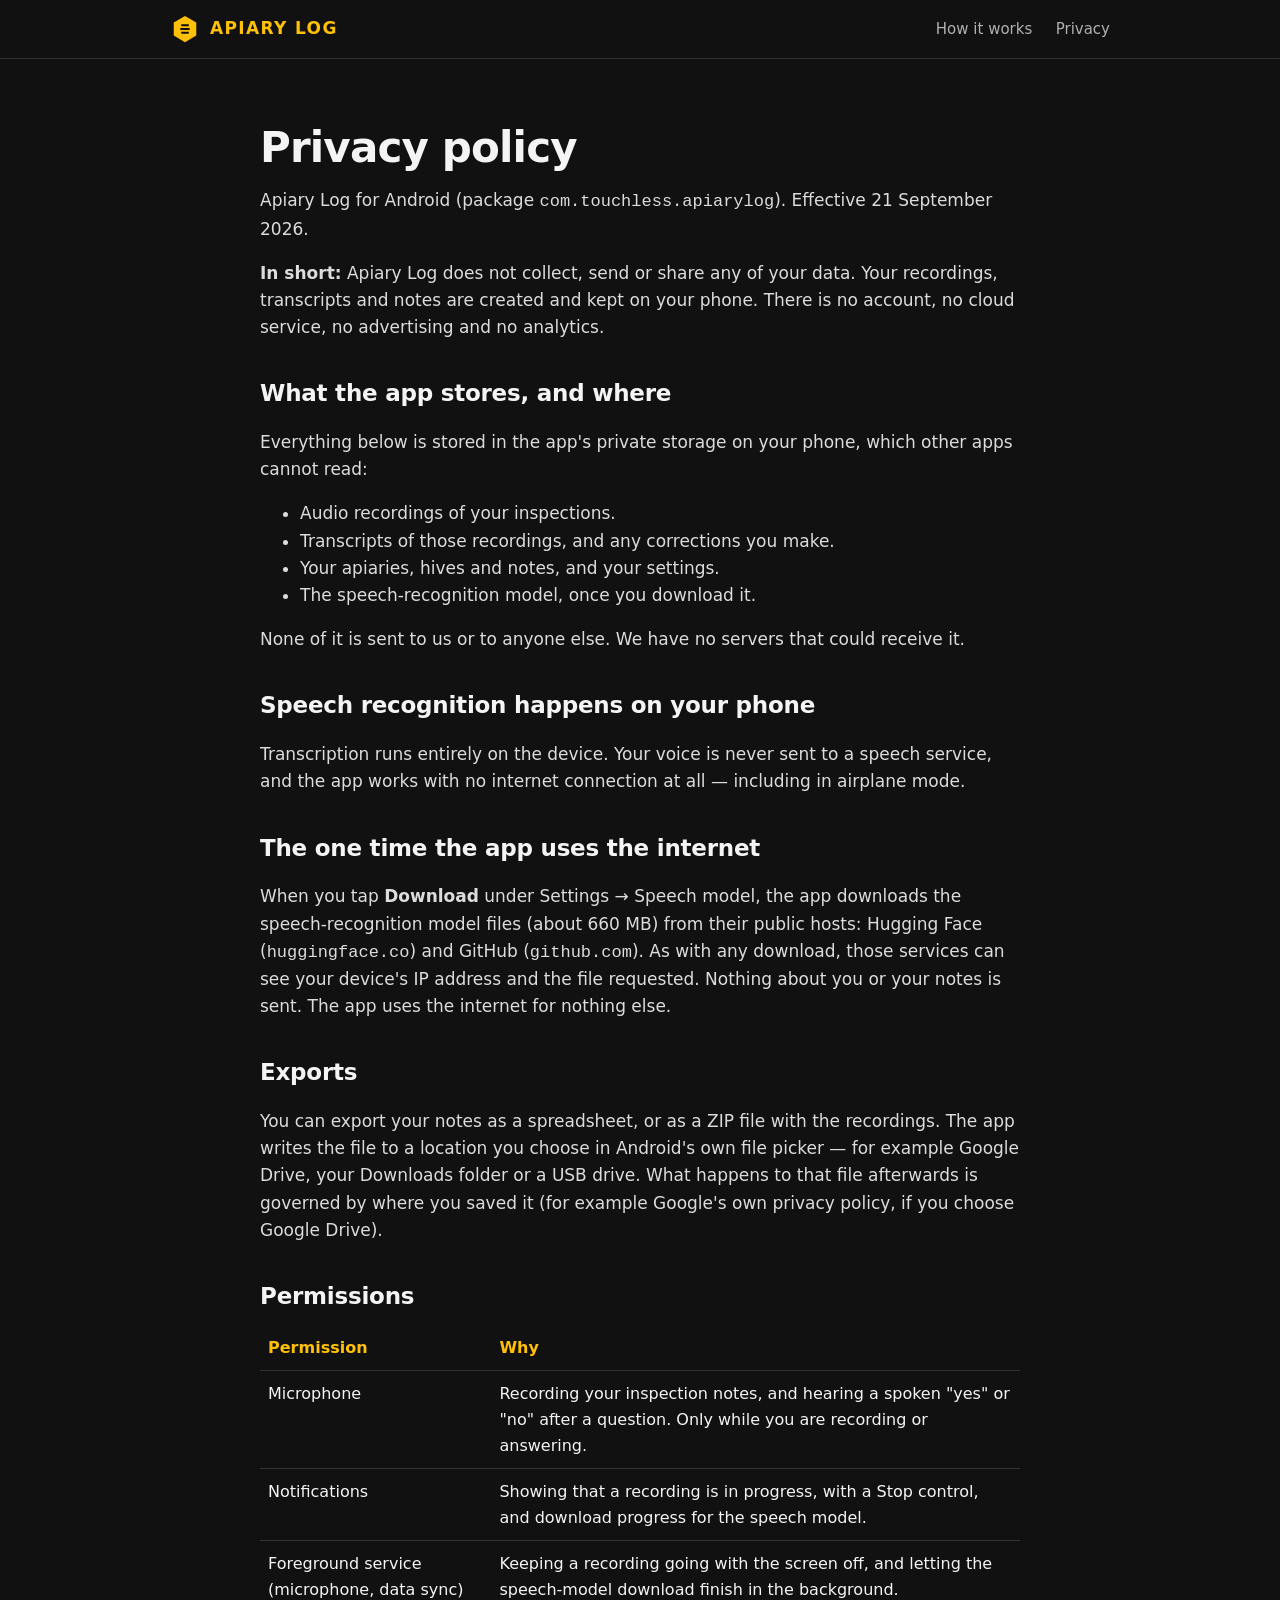
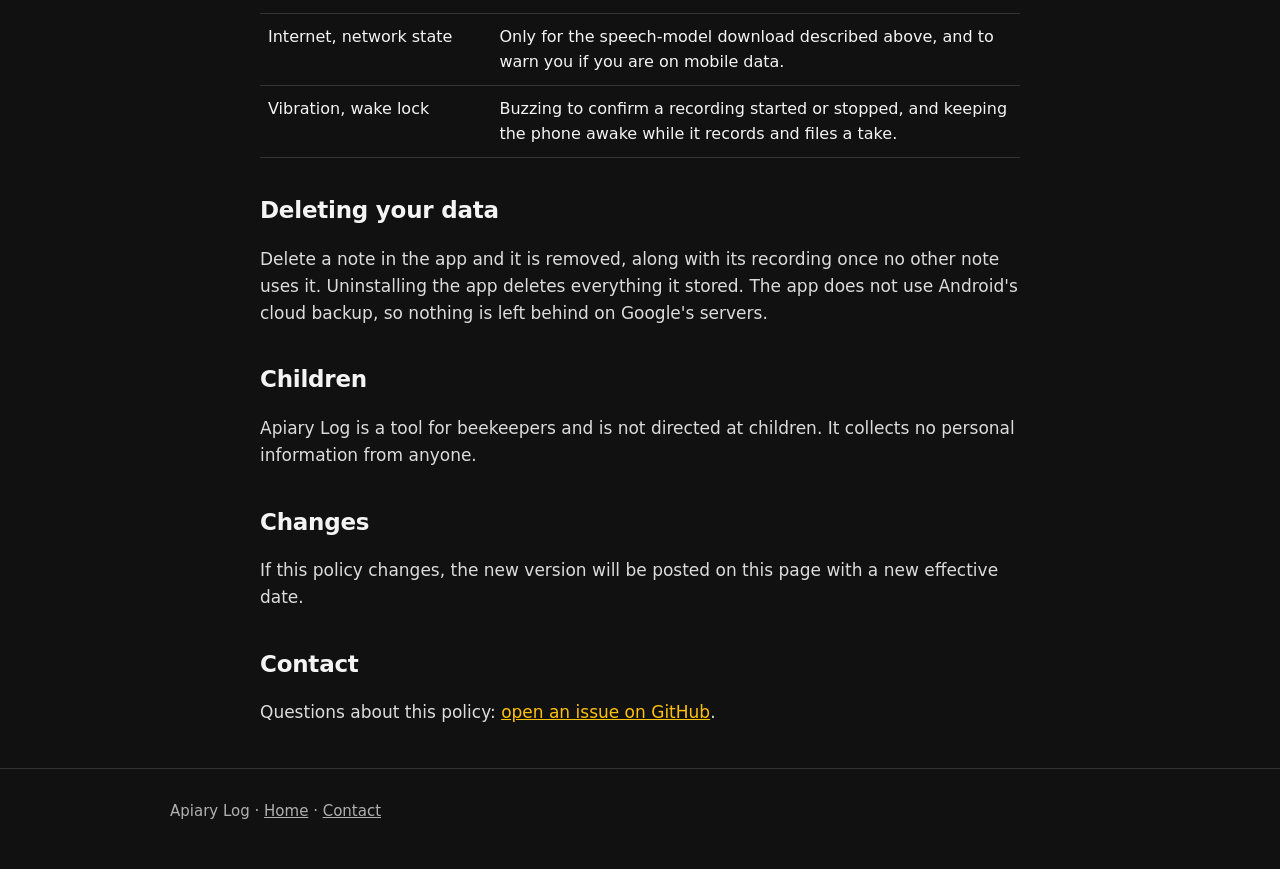
==== privacy.html @ 3b87fa42 "Initial site: what Apiary Log does, and its privacy policy Plain HTML/CSS for GitHub Pages. Marks th" ====
<!doctype html>
<html lang="en">
<head>
  <meta charset="utf-8">
  <meta name="viewport" content="width=device-width, initial-scale=1">
  <title>Privacy policy — Apiary Log</title>
  <meta name="description" content="Apiary Log keeps your recordings and notes on your phone. It collects no personal data.">
  <link rel="icon" href="favicon.svg" type="image/svg+xml">
  <link rel="stylesheet" href="style.css">
</head>
<body>
  <header class="site">
    <div class="wrap">
      <a class="brand" href="./">
        <svg viewBox="0 0 32 32" aria-hidden="true"><path fill="#ffc107" d="M16 2l12 7v14l-12 7-12-7V9z"/><path fill="#0e0e0e" d="M12 11h8v2h-8zm-1 4h10v2H11zm1 4h8v2h-8z"/></svg>
        Apiary Log
      </a>
      <nav class="site">
        <a href="./#how">How it works</a>
        <a href="privacy.html">Privacy</a>
      </nav>
    </div>
  </header>

  <main class="wrap doc">
    <h1>Privacy policy</h1>
    <p class="muted">Apiary Log for Android (package <code>com.touchless.apiarylog</code>). Effective 21 September 2026.</p>

    <p><strong>In short:</strong> Apiary Log does not collect, send or share any of your data. Your recordings, transcripts and notes are created and kept on your phone. There is no account, no cloud service, no advertising and no analytics.</p>

    <h2>What the app stores, and where</h2>
    <p>Everything below is stored in the app's private storage on your phone, which other apps cannot read:</p>
    <ul>
      <li>Audio recordings of your inspections.</li>
      <li>Transcripts of those recordings, and any corrections you make.</li>
      <li>Your apiaries, hives and notes, and your settings.</li>
      <li>The speech-recognition model, once you download it.</li>
    </ul>
    <p>None of it is sent to us or to anyone else. We have no servers that could receive it.</p>

    <h2>Speech recognition happens on your phone</h2>
    <p>Transcription runs entirely on the device. Your voice is never sent to a speech service, and the app works with no internet connection at all — including in airplane mode.</p>

    <h2>The one time the app uses the internet</h2>
    <p>When you tap <strong>Download</strong> under Settings → Speech model, the app downloads the speech-recognition model files (about 660 MB) from their public hosts: Hugging Face (<code>huggingface.co</code>) and GitHub (<code>github.com</code>). As with any download, those services can see your device's IP address and the file requested. Nothing about you or your notes is sent. The app uses the internet for nothing else.</p>

    <h2>Exports</h2>
    <p>You can export your notes as a spreadsheet, or as a ZIP file with the recordings. The app writes the file to a location you choose in Android's own file picker — for example Google Drive, your Downloads folder or a USB drive. What happens to that file afterwards is governed by where you saved it (for example Google's own privacy policy, if you choose Google Drive).</p>

    <h2>Permissions</h2>
    <table>
      <thead><tr><th>Permission</th><th>Why</th></tr></thead>
      <tbody>
        <tr><td>Microphone</td><td>Recording your inspection notes, and hearing a spoken "yes" or "no" after a question. Only while you are recording or answering.</td></tr>
        <tr><td>Notifications</td><td>Showing that a recording is in progress, with a Stop control, and download progress for the speech model.</td></tr>
        <tr><td>Foreground service (microphone, data sync)</td><td>Keeping a recording going with the screen off, and letting the speech-model download finish in the background.</td></tr>
        <tr><td>Internet, network state</td><td>Only for the speech-model download described above, and to warn you if you are on mobile data.</td></tr>
        <tr><td>Vibration, wake lock</td><td>Buzzing to confirm a recording started or stopped, and keeping the phone awake while it records and files a take.</td></tr>
      </tbody>
    </table>

    <h2>Deleting your data</h2>
    <p>Delete a note in the app and it is removed, along with its recording once no other note uses it. Uninstalling the app deletes everything it stored. The app does not use Android's cloud backup, so nothing is left behind on Google's servers.</p>

    <h2>Children</h2>
    <p>Apiary Log is a tool for beekeepers and is not directed at children. It collects no personal information from anyone.</p>

    <h2>Changes</h2>
    <p>If this policy changes, the new version will be posted on this page with a new effective date.</p>

    <h2>Contact</h2>
    <p>Questions about this policy: <a href="https://github.com/Luke-Shifty-Habits/touchless-apiarylog-web/issues">open an issue on GitHub</a>.</p>
  </main>

  <footer class="site">
    <div class="wrap">
      Apiary Log · <a href="./">Home</a> · <a href="https://github.com/Luke-Shifty-Habits/touchless-apiarylog-web/issues">Contact</a>
    </div>
  </footer>
</body>
</html>
---- style.css ----
:root {
  --honey: #ffc107;
  --honey-deep: #b88900;
  --ink: #0e0e0e;
  --bg: #111111;
  --surface: #1c1c1c;
  --surface-2: #2a2a2a;
  --text: #f4f4f4;
  --muted: #b0b0b0;
  --line: #333333;
  --radius: 18px;
  --max: 980px;
}

* { box-sizing: border-box; }

html { -webkit-text-size-adjust: 100%; }

body {
  margin: 0;
  background: var(--bg);
  color: var(--text);
  font: 17px/1.6 system-ui, -apple-system, "Segoe UI", Roboto, sans-serif;
}

a { color: var(--honey); }
a:hover { color: #ffd54f; }

.wrap { max-width: var(--max); margin: 0 auto; padding: 0 20px; }

header.site {
  border-bottom: 1px solid var(--line);
}
header.site .wrap {
  display: flex;
  align-items: center;
  justify-content: space-between;
  gap: 16px;
  padding-top: 14px;
  padding-bottom: 14px;
}
.brand {
  display: flex;
  align-items: center;
  gap: 10px;
  color: var(--honey);
  font-weight: 900;
  letter-spacing: 0.08em;
  text-decoration: none;
  text-transform: uppercase;
}
.brand svg { width: 30px; height: 30px; flex: none; }
nav.site a {
  color: var(--muted);
  text-decoration: none;
  margin-left: 18px;
  font-size: 15px;
}
nav.site a:hover { color: var(--text); }

.hero { padding: 72px 0 56px; }
.badge {
  display: inline-block;
  background: var(--surface-2);
  color: var(--honey);
  border: 1px solid var(--honey-deep);
  border-radius: 999px;
  padding: 4px 14px;
  font-size: 14px;
  font-weight: 700;
  letter-spacing: 0.04em;
}
h1 {
  font-size: clamp(34px, 6vw, 58px);
  line-height: 1.08;
  margin: 18px 0 16px;
  letter-spacing: -0.02em;
}
h1 em { font-style: normal; color: var(--honey); }
.lede { font-size: clamp(18px, 2.4vw, 21px); color: var(--muted); max-width: 680px; margin: 0; }

.flow {
  display: flex;
  flex-wrap: wrap;
  gap: 10px;
  margin: 34px 0 0;
  padding: 0;
  list-style: none;
}
.flow li {
  background: var(--surface);
  border: 1px solid var(--line);
  border-radius: 12px;
  padding: 10px 14px;
  font-weight: 700;
  font-size: 15px;
}
.flow li.key { background: var(--honey); color: var(--ink); border-color: var(--honey); }

section { padding: 48px 0; border-top: 1px solid var(--line); }
h2 { font-size: clamp(26px, 3.6vw, 34px); margin: 0 0 20px; letter-spacing: -0.01em; }
h3 { font-size: 19px; margin: 0 0 6px; color: var(--honey); }

.grid {
  display: grid;
  grid-template-columns: repeat(auto-fit, minmax(260px, 1fr));
  gap: 16px;
}
.card {
  background: var(--surface);
  border: 1px solid var(--line);
  border-radius: var(--radius);
  padding: 22px;
}
.card p { margin: 0; color: var(--muted); }

.quote {
  background: var(--surface);
  border-left: 4px solid var(--honey);
  border-radius: 0 var(--radius) var(--radius) 0;
  padding: 18px 22px;
  margin: 0 0 18px;
  font-size: 19px;
}
.filed { display: grid; gap: 10px; }
.filed div {
  background: var(--surface-2);
  border-radius: 12px;
  padding: 12px 16px;
}
.filed b { color: var(--honey); margin-right: 8px; }

ol.steps { padding-left: 22px; margin: 0; }
ol.steps li { margin: 0 0 12px; }
ol.steps li::marker { color: var(--honey); font-weight: 900; }

.muted { color: var(--muted); }

footer.site {
  border-top: 1px solid var(--line);
  padding: 30px 0 48px;
  color: var(--muted);
  font-size: 15px;
}
footer.site a { color: var(--muted); }

/* Privacy policy */
.doc { padding: 48px 0 24px; max-width: 760px; }
.doc h1 { font-size: clamp(30px, 5vw, 42px); }
.doc h2 { font-size: 23px; margin: 34px 0 10px; }
.doc p, .doc li { color: #dcdcdc; }
.doc table { width: 100%; border-collapse: collapse; margin: 8px 0 0; font-size: 16px; }
.doc th, .doc td { text-align: left; padding: 10px 8px; border-bottom: 1px solid var(--line); vertical-align: top; }
.doc th { color: var(--honey); font-weight: 700; }

@media (max-width: 560px) {
  body { font-size: 16px; }
  .hero { padding: 48px 0 40px; }
  nav.site a { margin-left: 12px; }
  .doc table, .doc thead, .doc tbody, .doc tr, .doc th, .doc td { display: block; }
  .doc thead { display: none; }
  .doc td { border-bottom: none; padding: 4px 0; }
  .doc tr { border-bottom: 1px solid var(--line); padding: 8px 0; }
}
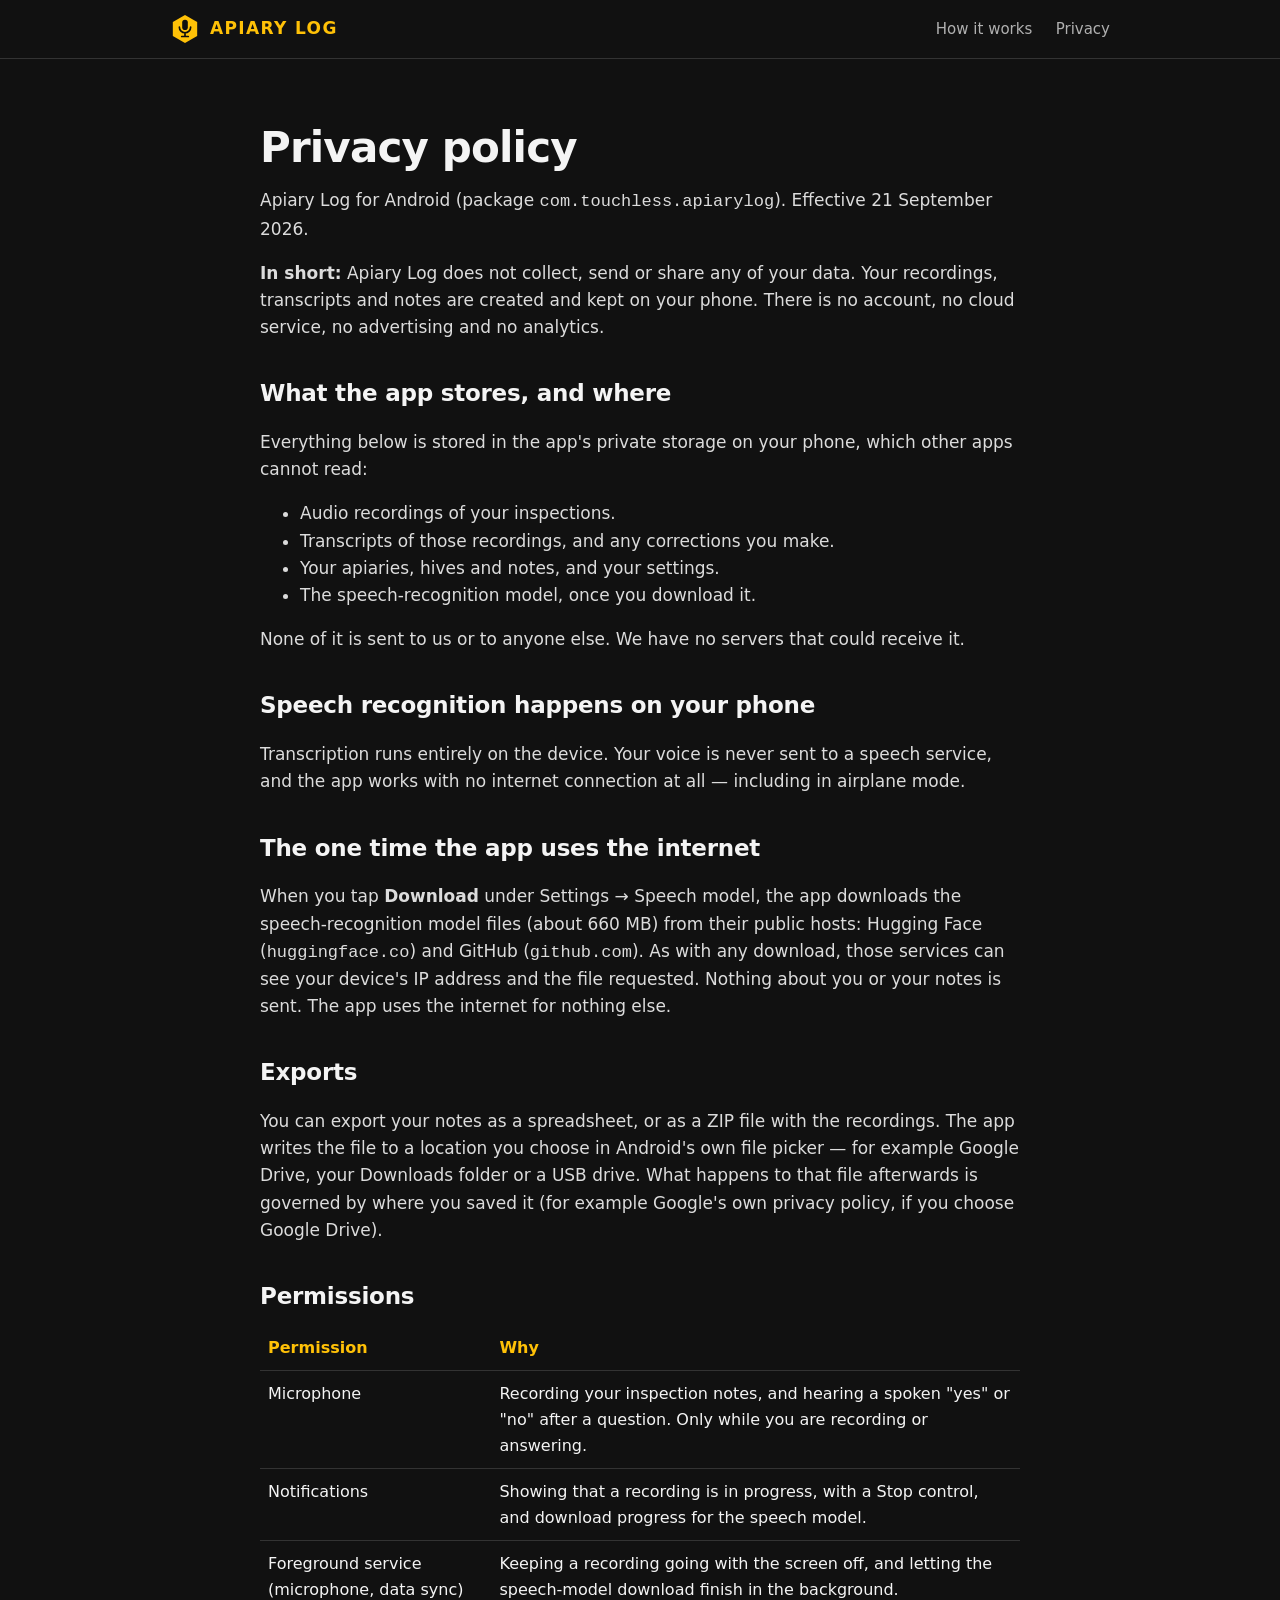
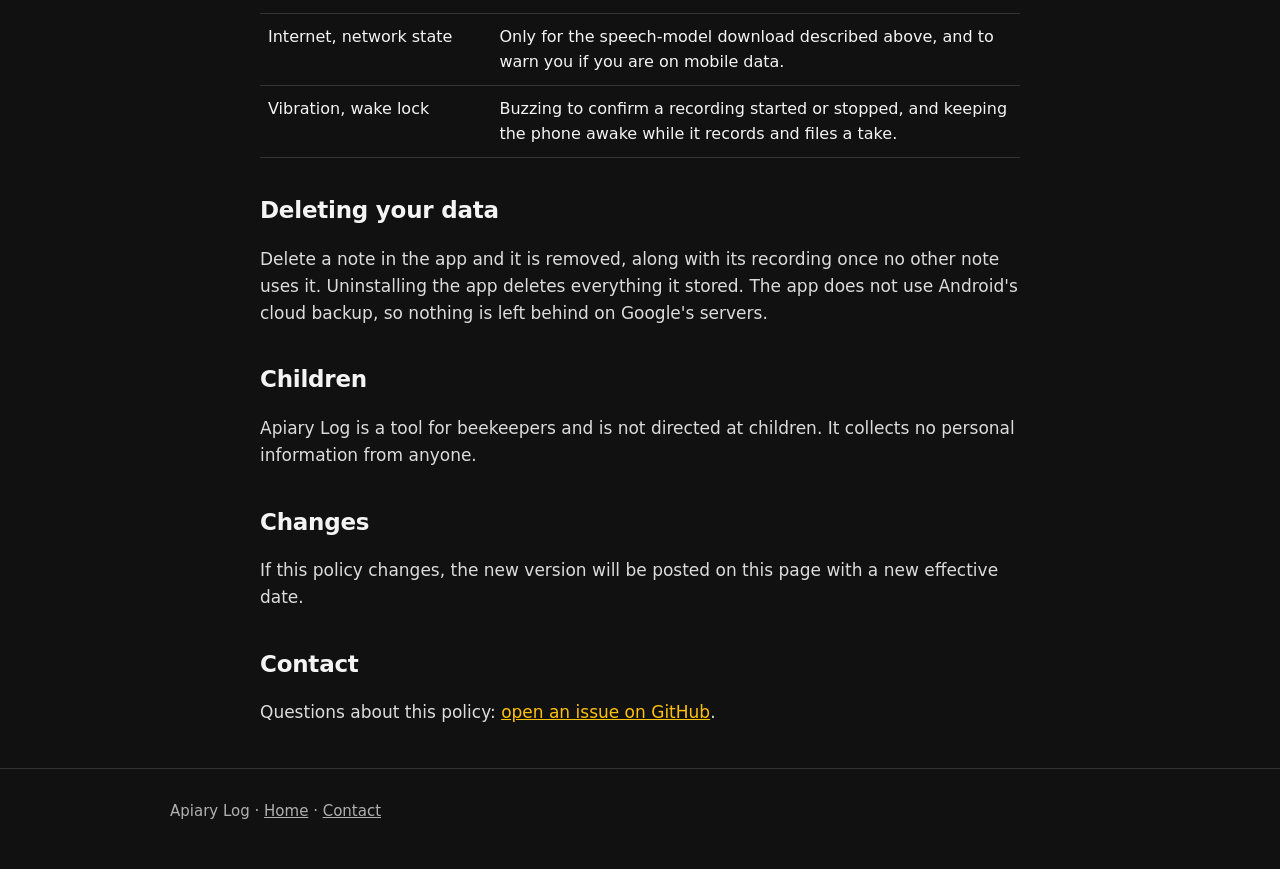
==== commit e3d89ec6: "Use the app's icon: honey hexagon with a microphone Co-Authored-By: Claude Opus 5 <noreply@anthropic" ====
--- a/privacy.html
+++ b/privacy.html
@@ -6,13 +6,14 @@
   <title>Privacy policy — Apiary Log</title>
   <meta name="description" content="Apiary Log keeps your recordings and notes on your phone. It collects no personal data.">
   <link rel="icon" href="favicon.svg" type="image/svg+xml">
+  <link rel="apple-touch-icon" href="apple-touch-icon.png">
   <link rel="stylesheet" href="style.css">
 </head>
 <body>
   <header class="site">
     <div class="wrap">
       <a class="brand" href="./">
-        <svg viewBox="0 0 32 32" aria-hidden="true"><path fill="#ffc107" d="M16 2l12 7v14l-12 7-12-7V9z"/><path fill="#0e0e0e" d="M12 11h8v2h-8zm-1 4h10v2H11zm1 4h8v2h-8z"/></svg>
+        <svg viewBox="22 22 64 64" aria-hidden="true"><path fill="#ffc107" d="M54 24 79.98 39v30L54 84 28.02 69V39z"/><path fill="#0e0e0e" d="M48 40a6 6 0 0 1 12 0v10a6 6 0 0 1-12 0z"/><path fill="none" stroke="#0e0e0e" stroke-width="3.6" stroke-linecap="round" d="M42 50a12 12 0 0 0 24 0M54 62v8M47 70h14"/></svg>
         Apiary Log
       </a>
       <nav class="site">
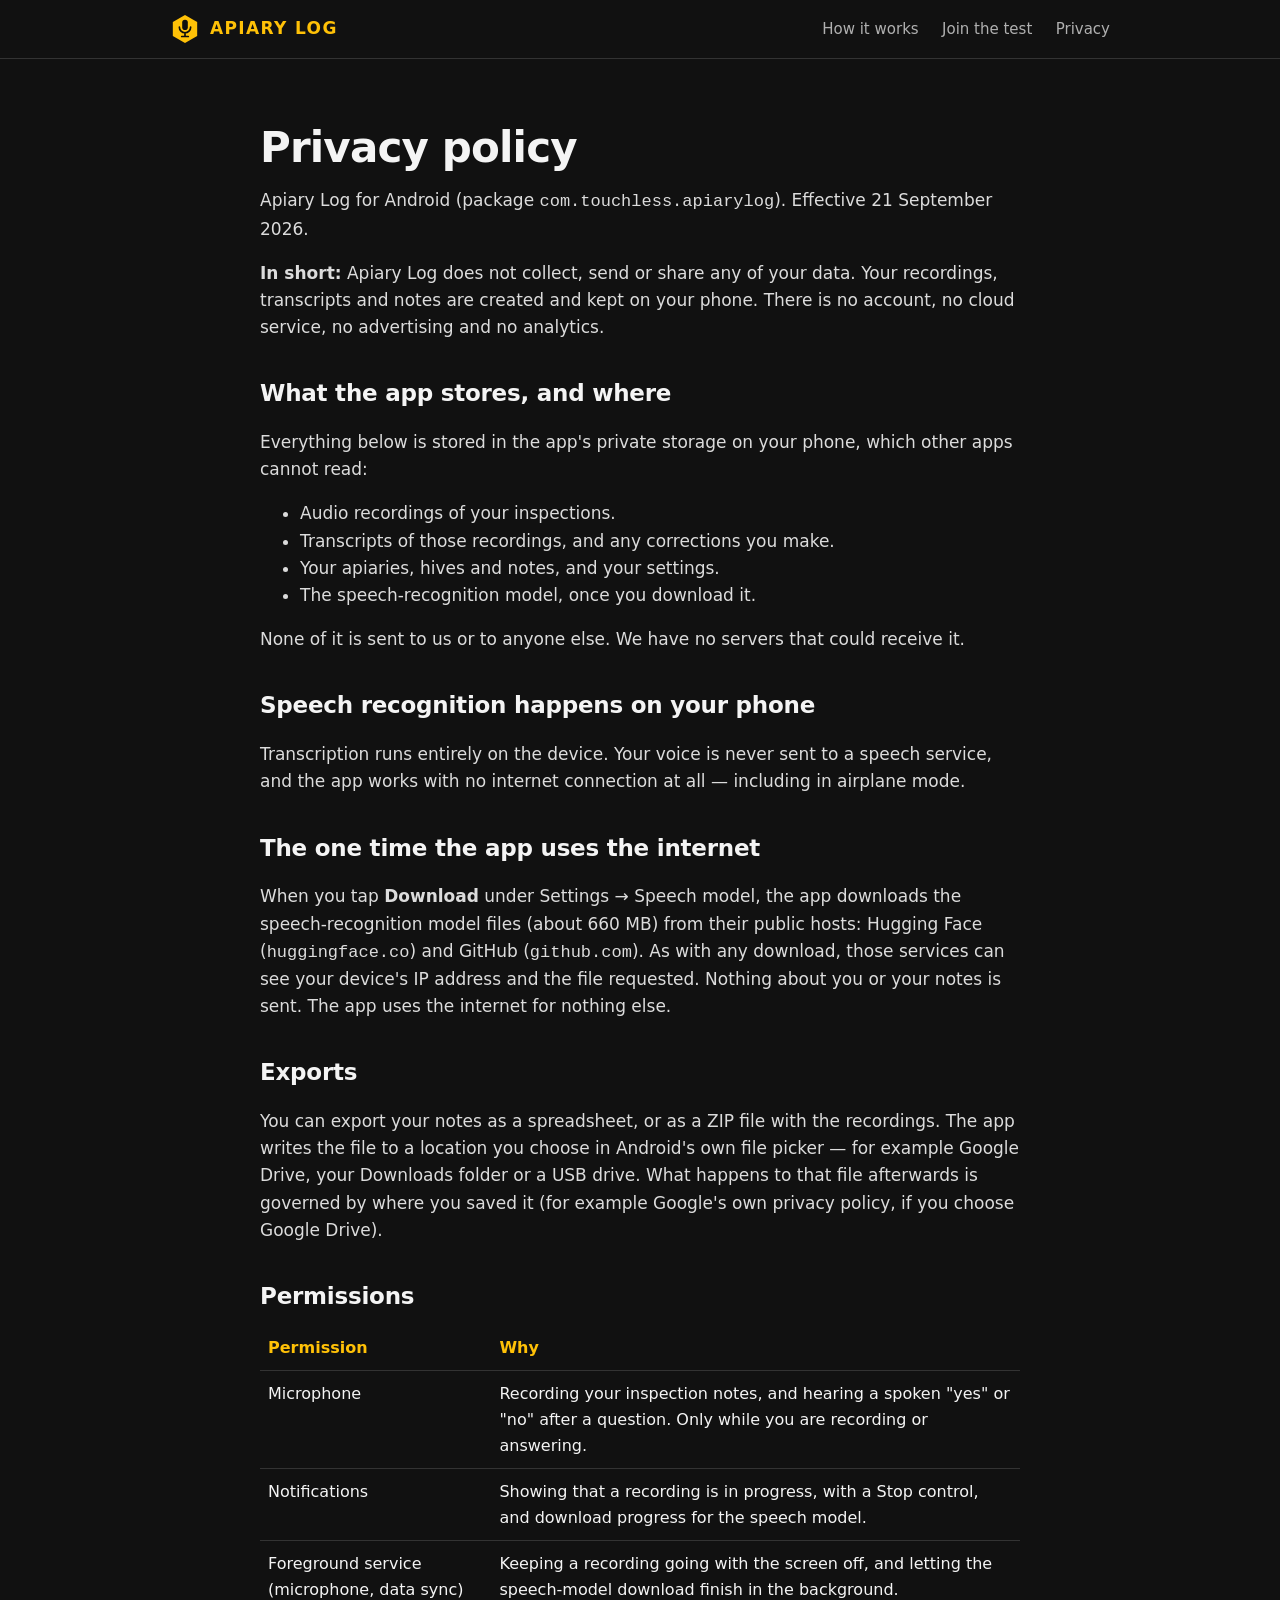
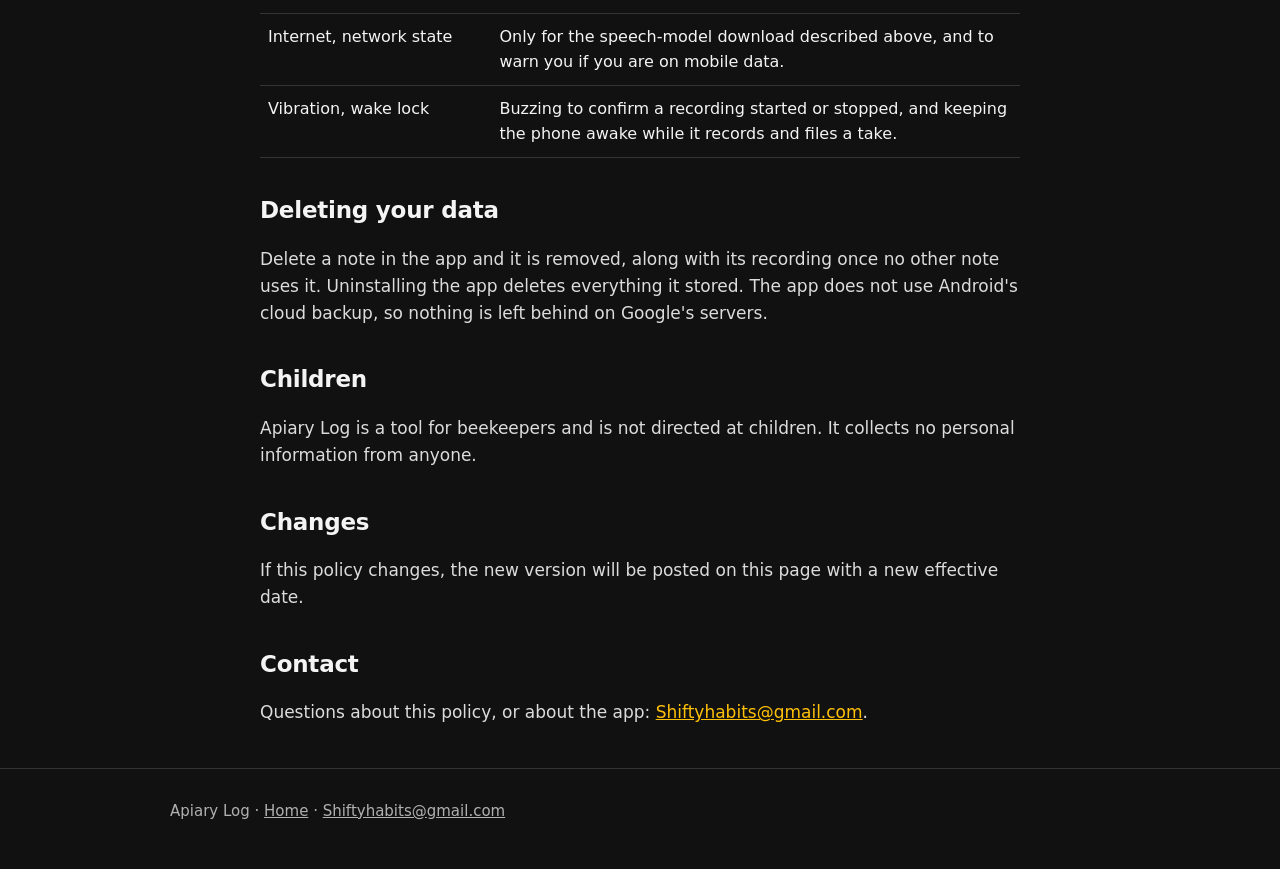
==== commit 309a6520: "Add a contact email and a join-the-closed-test section The only contact route was a GitHub issues li" ====
--- a/privacy.html
+++ b/privacy.html
@@ -18,6 +18,7 @@
       </a>
       <nav class="site">
         <a href="./#how">How it works</a>
+        <a href="./#test">Join the test</a>
         <a href="privacy.html">Privacy</a>
       </nav>
     </div>
@@ -70,12 +71,12 @@
     <p>If this policy changes, the new version will be posted on this page with a new effective date.</p>
 
     <h2>Contact</h2>
-    <p>Questions about this policy: <a href="https://github.com/Luke-Shifty-Habits/touchless-apiarylog-web/issues">open an issue on GitHub</a>.</p>
+    <p>Questions about this policy, or about the app: <a href="mailto:Shiftyhabits@gmail.com">Shiftyhabits@gmail.com</a>.</p>
   </main>
 
   <footer class="site">
     <div class="wrap">
-      Apiary Log · <a href="./">Home</a> · <a href="https://github.com/Luke-Shifty-Habits/touchless-apiarylog-web/issues">Contact</a>
+      Apiary Log · <a href="./">Home</a> · <a href="mailto:Shiftyhabits@gmail.com">Shiftyhabits@gmail.com</a>
     </div>
   </footer>
 </body>
--- a/style.css
+++ b/style.css
@@ -162,3 +162,20 @@
   .doc td { border-bottom: none; padding: 4px 0; }
   .doc tr { border-bottom: 1px solid var(--line); padding: 8px 0; }
 }
+
+.cta {
+  display: inline-block;
+  background: var(--honey);
+  color: var(--ink);
+  font-weight: 800;
+  font-size: 18px;
+  text-decoration: none;
+  padding: 14px 24px;
+  border-radius: 10px;
+}
+.cta:hover { background: #ffd54f; color: var(--ink); }
+a.badge { text-decoration: none; }
+a.badge:hover { color: var(--honey); }
+ul.steps { padding-left: 22px; margin: 0 0 18px; }
+ul.steps li { margin: 0 0 10px; }
+ul.steps li::marker { color: var(--honey); }
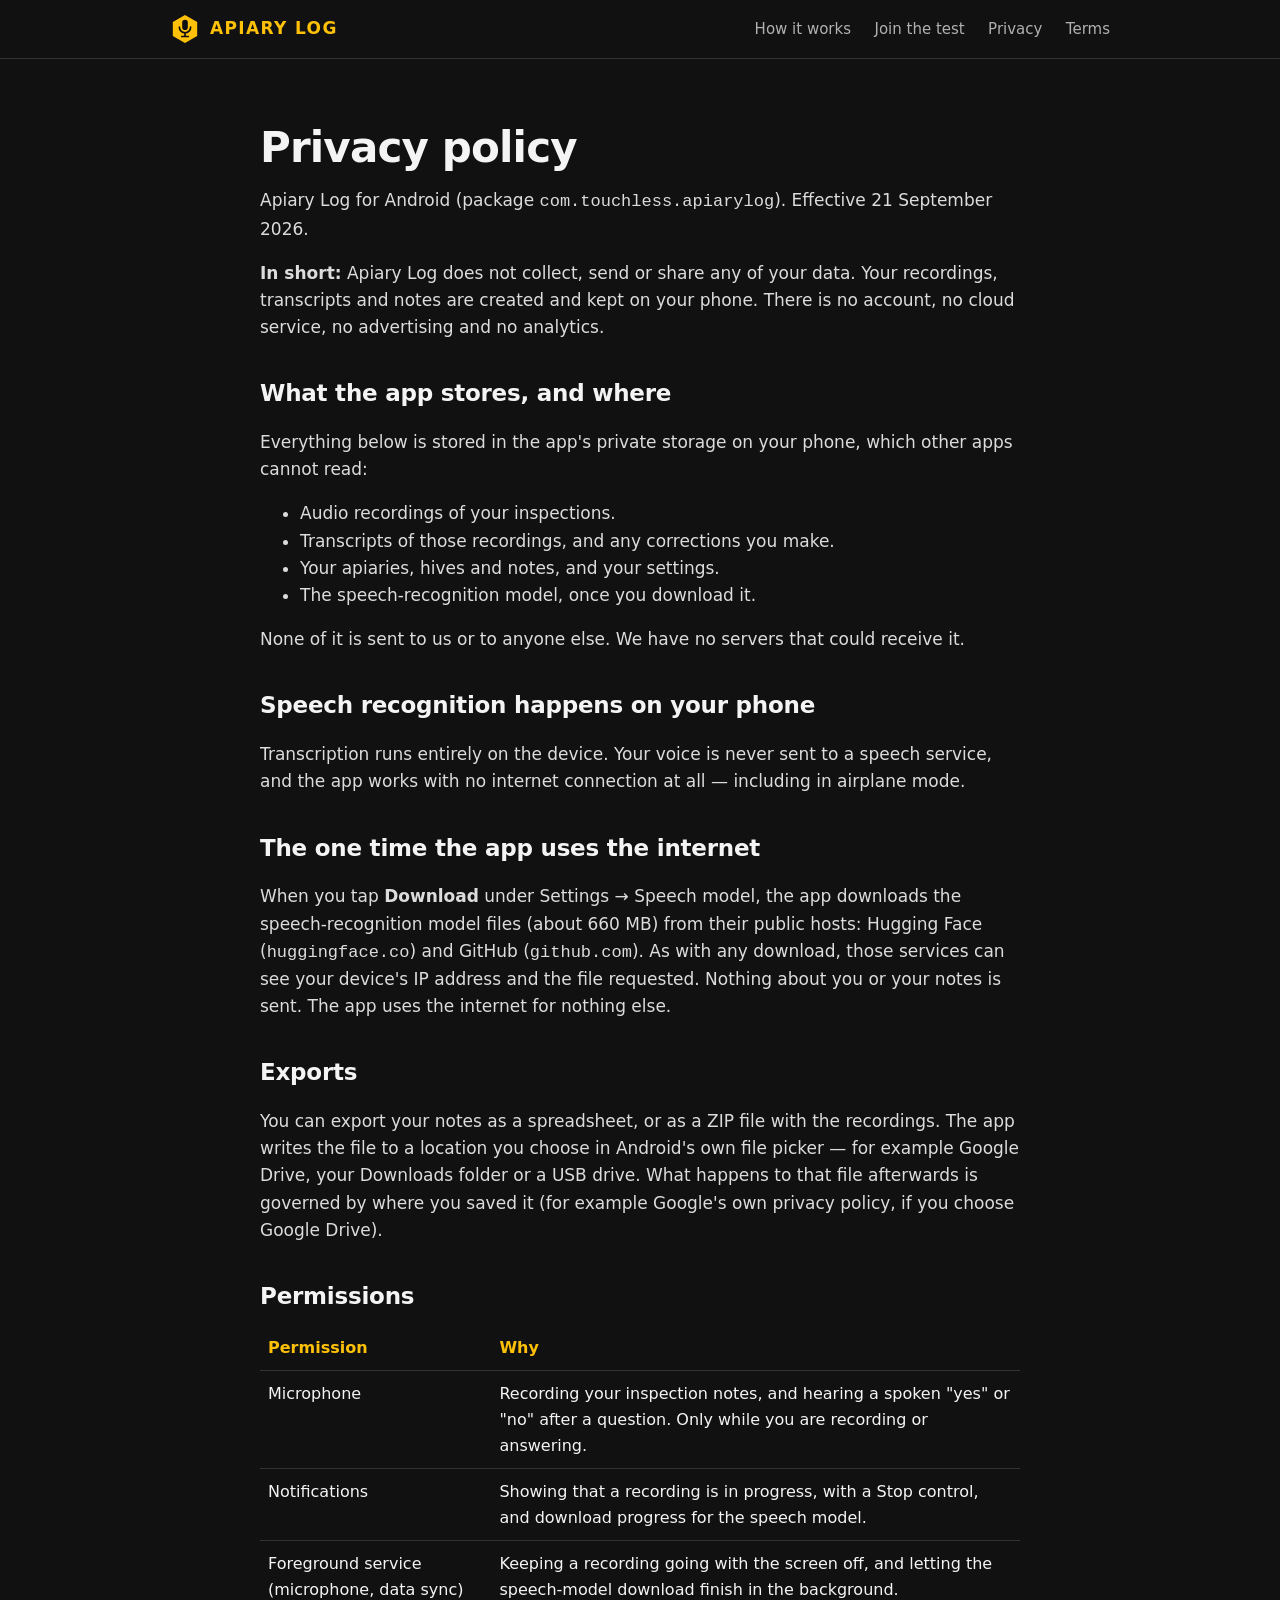
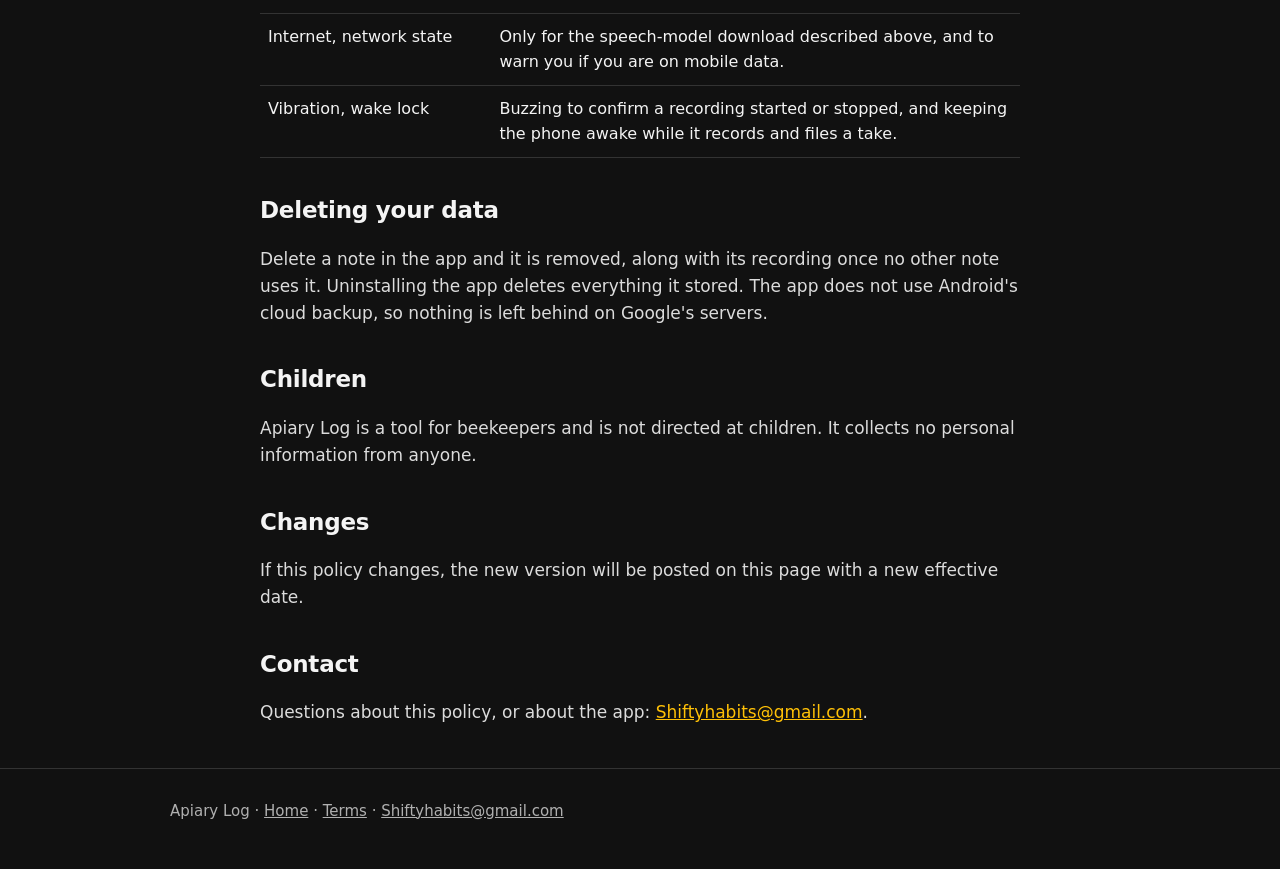
==== commit 4411d14f: "Add a terms of service page, linked from the nav and footers Co-Authored-By: Claude Opus 5.5 <norepl" ====
--- a/privacy.html
+++ b/privacy.html
@@ -20,6 +20,7 @@
         <a href="./#how">How it works</a>
         <a href="./#test">Join the test</a>
         <a href="privacy.html">Privacy</a>
+        <a href="terms.html">Terms</a>
       </nav>
     </div>
   </header>
@@ -76,7 +77,7 @@
 
   <footer class="site">
     <div class="wrap">
-      Apiary Log · <a href="./">Home</a> · <a href="mailto:Shiftyhabits@gmail.com">Shiftyhabits@gmail.com</a>
+      Apiary Log · <a href="./">Home</a> · <a href="terms.html">Terms</a> · <a href="mailto:Shiftyhabits@gmail.com">Shiftyhabits@gmail.com</a>
     </div>
   </footer>
 </body>
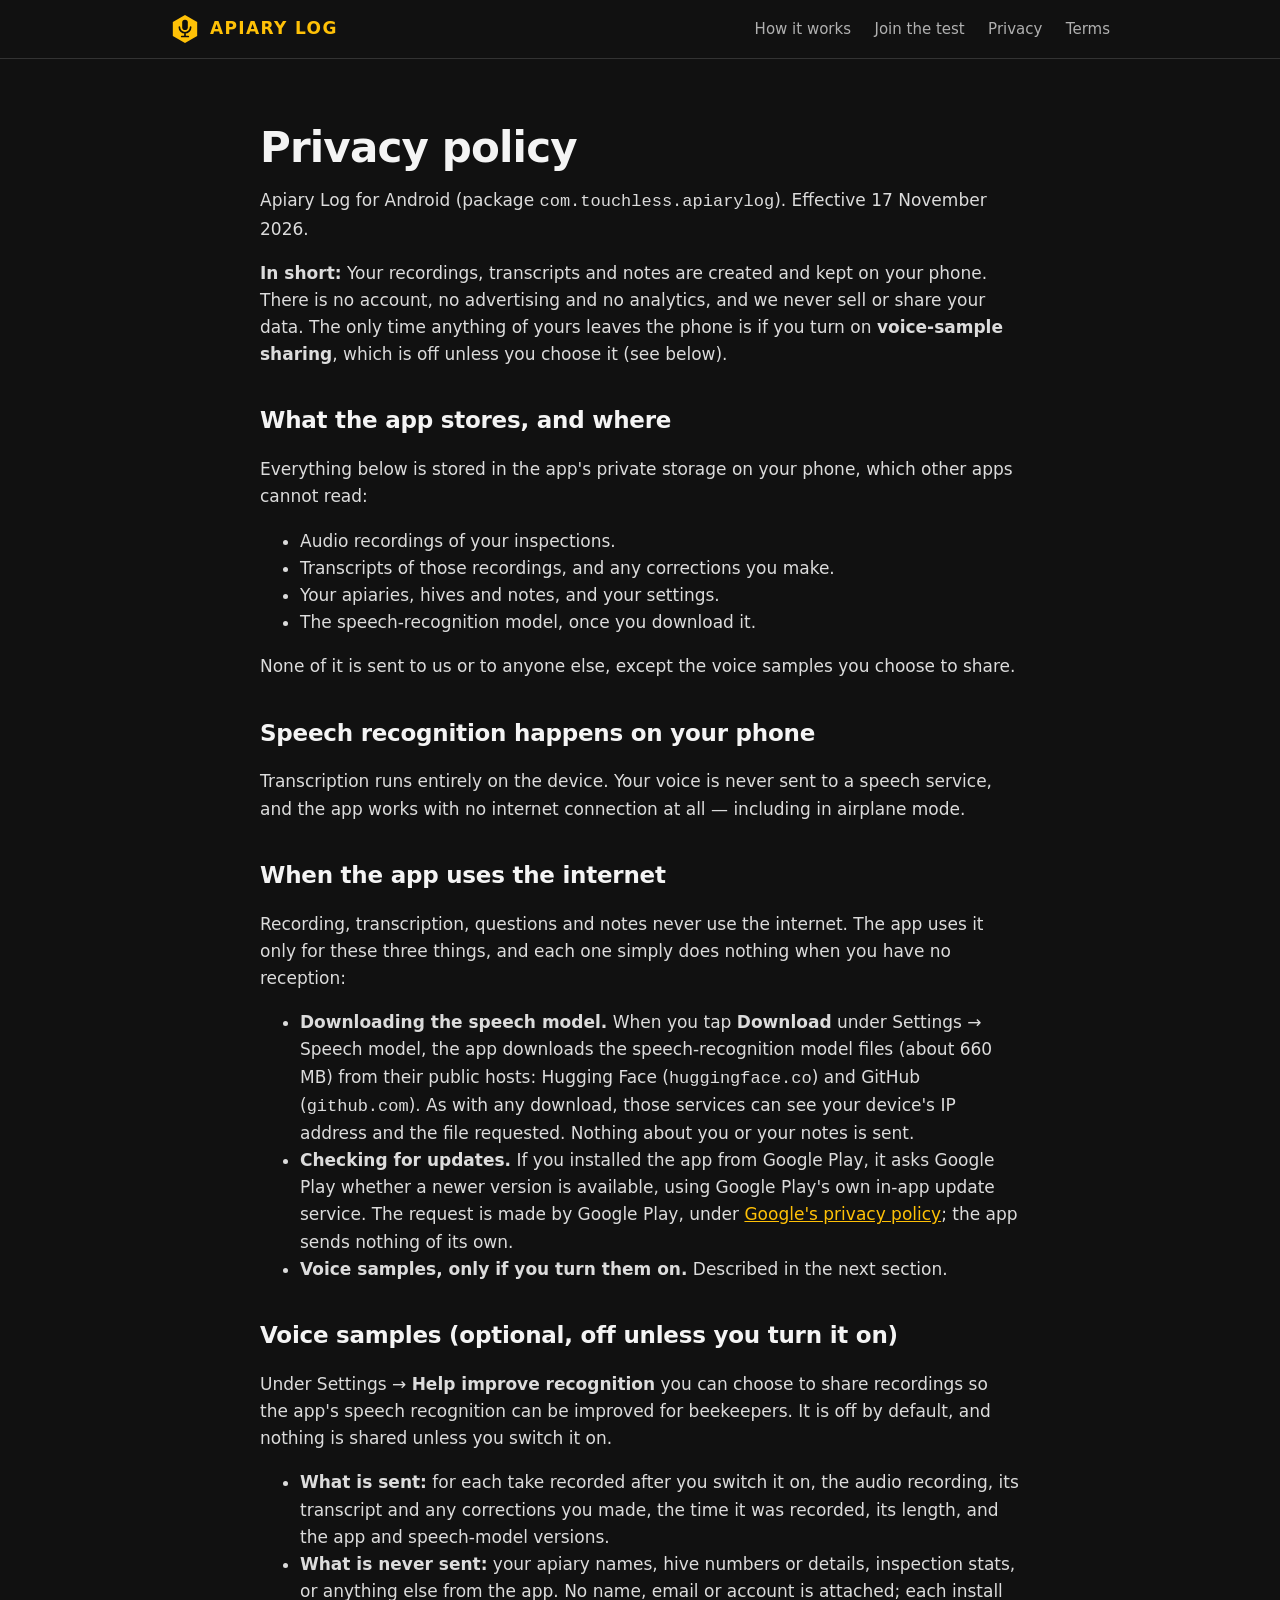
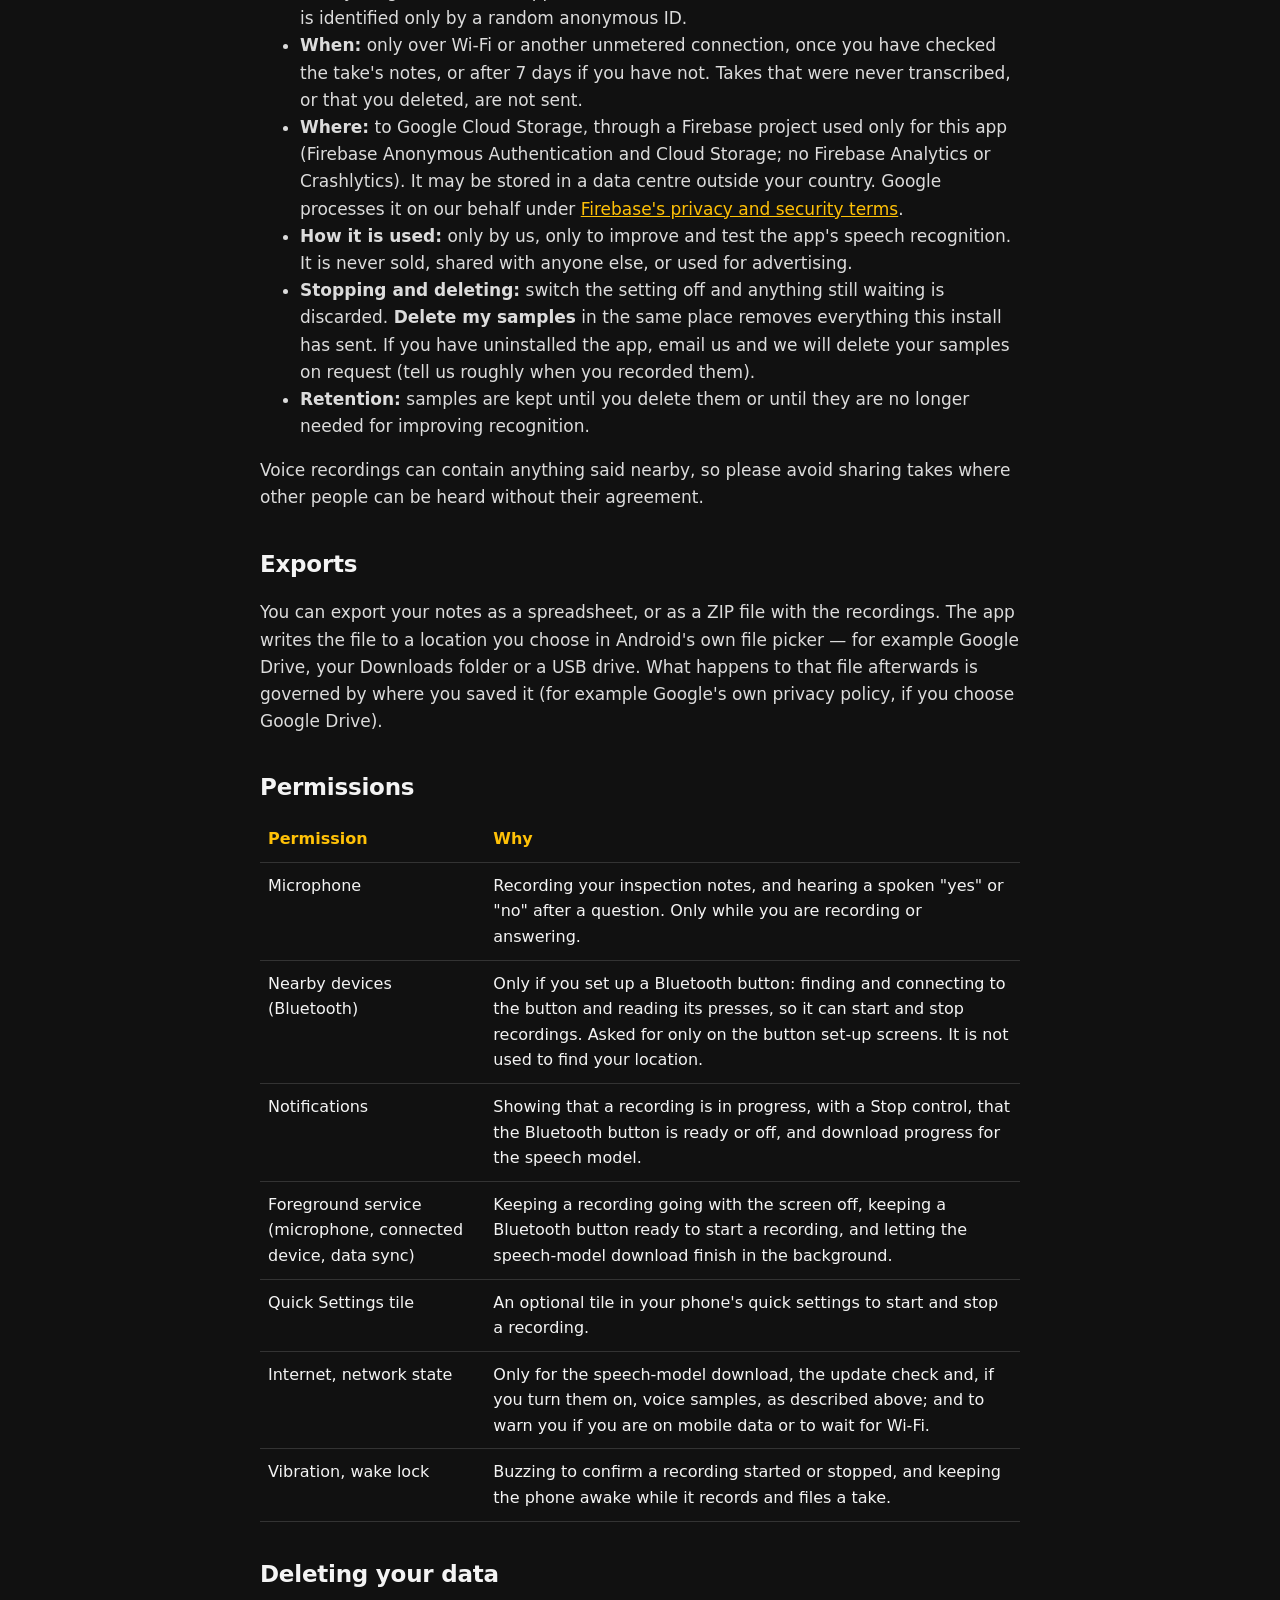
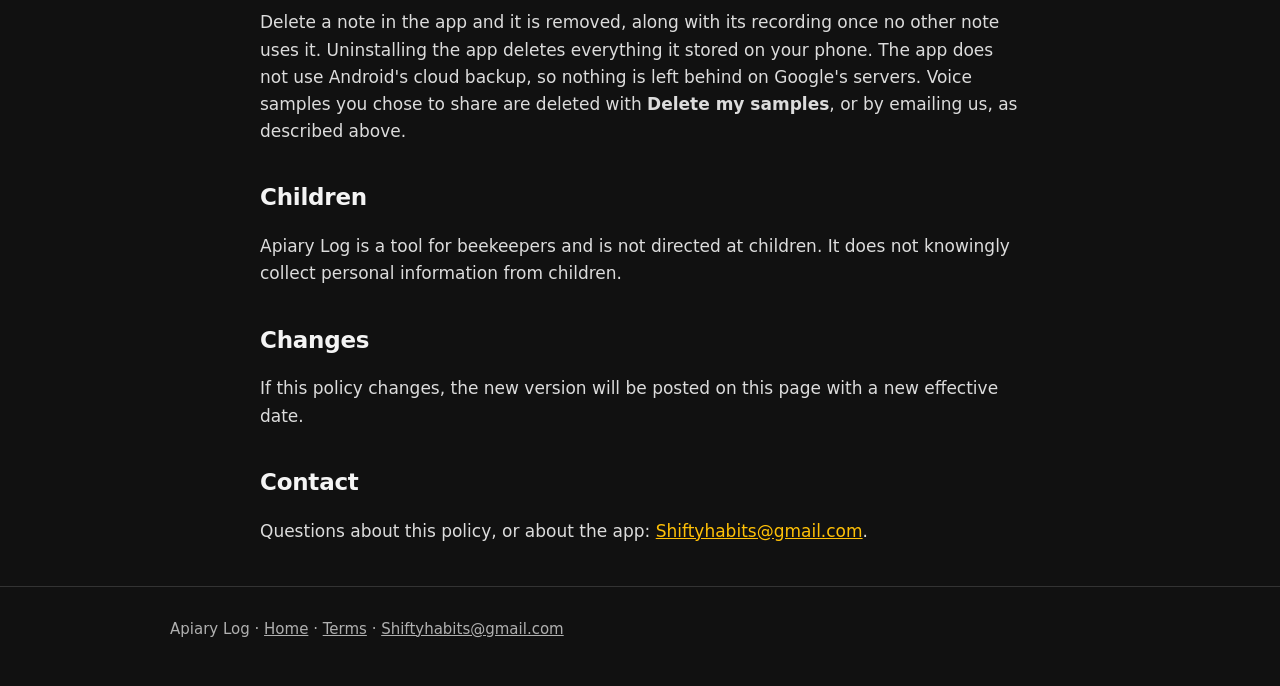
==== commit 25ae81c2: "Privacy policy: voice samples, Play update check, Bluetooth button Co-Authored-By: Claude Opus 5.5 <" ====
--- a/privacy.html
+++ b/privacy.html
@@ -4,7 +4,7 @@
   <meta charset="utf-8">
   <meta name="viewport" content="width=device-width, initial-scale=1">
   <title>Privacy policy — Apiary Log</title>
-  <meta name="description" content="Apiary Log keeps your recordings and notes on your phone. It collects no personal data.">
+  <meta name="description" content="Apiary Log keeps your recordings and notes on your phone. Nothing is sent unless you choose to share voice samples.">
   <link rel="icon" href="favicon.svg" type="image/svg+xml">
   <link rel="apple-touch-icon" href="apple-touch-icon.png">
   <link rel="stylesheet" href="style.css">
@@ -27,9 +27,9 @@
 
   <main class="wrap doc">
     <h1>Privacy policy</h1>
-    <p class="muted">Apiary Log for Android (package <code>com.touchless.apiarylog</code>). Effective 21 September 2026.</p>
+    <p class="muted">Apiary Log for Android (package <code>com.touchless.apiarylog</code>). Effective 17 November 2026.</p>
 
-    <p><strong>In short:</strong> Apiary Log does not collect, send or share any of your data. Your recordings, transcripts and notes are created and kept on your phone. There is no account, no cloud service, no advertising and no analytics.</p>
+    <p><strong>In short:</strong> Your recordings, transcripts and notes are created and kept on your phone. There is no account, no advertising and no analytics, and we never sell or share your data. The only time anything of yours leaves the phone is if you turn on <strong>voice-sample sharing</strong>, which is off unless you choose it (see below).</p>
 
     <h2>What the app stores, and where</h2>
     <p>Everything below is stored in the app's private storage on your phone, which other apps cannot read:</p>
@@ -39,13 +39,31 @@
       <li>Your apiaries, hives and notes, and your settings.</li>
       <li>The speech-recognition model, once you download it.</li>
     </ul>
-    <p>None of it is sent to us or to anyone else. We have no servers that could receive it.</p>
+    <p>None of it is sent to us or to anyone else, except the voice samples you choose to share.</p>
 
     <h2>Speech recognition happens on your phone</h2>
     <p>Transcription runs entirely on the device. Your voice is never sent to a speech service, and the app works with no internet connection at all — including in airplane mode.</p>
 
-    <h2>The one time the app uses the internet</h2>
-    <p>When you tap <strong>Download</strong> under Settings → Speech model, the app downloads the speech-recognition model files (about 660 MB) from their public hosts: Hugging Face (<code>huggingface.co</code>) and GitHub (<code>github.com</code>). As with any download, those services can see your device's IP address and the file requested. Nothing about you or your notes is sent. The app uses the internet for nothing else.</p>
+    <h2>When the app uses the internet</h2>
+    <p>Recording, transcription, questions and notes never use the internet. The app uses it only for these three things, and each one simply does nothing when you have no reception:</p>
+    <ul>
+      <li><strong>Downloading the speech model.</strong> When you tap <strong>Download</strong> under Settings → Speech model, the app downloads the speech-recognition model files (about 660 MB) from their public hosts: Hugging Face (<code>huggingface.co</code>) and GitHub (<code>github.com</code>). As with any download, those services can see your device's IP address and the file requested. Nothing about you or your notes is sent.</li>
+      <li><strong>Checking for updates.</strong> If you installed the app from Google Play, it asks Google Play whether a newer version is available, using Google Play's own in-app update service. The request is made by Google Play, under <a href="https://policies.google.com/privacy">Google's privacy policy</a>; the app sends nothing of its own.</li>
+      <li><strong>Voice samples, only if you turn them on.</strong> Described in the next section.</li>
+    </ul>
+
+    <h2>Voice samples (optional, off unless you turn it on)</h2>
+    <p>Under Settings → <strong>Help improve recognition</strong> you can choose to share recordings so the app's speech recognition can be improved for beekeepers. It is off by default, and nothing is shared unless you switch it on.</p>
+    <ul>
+      <li><strong>What is sent:</strong> for each take recorded after you switch it on, the audio recording, its transcript and any corrections you made, the time it was recorded, its length, and the app and speech-model versions.</li>
+      <li><strong>What is never sent:</strong> your apiary names, hive numbers or details, inspection stats, or anything else from the app. No name, email or account is attached; each install is identified only by a random anonymous ID.</li>
+      <li><strong>When:</strong> only over Wi-Fi or another unmetered connection, once you have checked the take's notes, or after 7 days if you have not. Takes that were never transcribed, or that you deleted, are not sent.</li>
+      <li><strong>Where:</strong> to Google Cloud Storage, through a Firebase project used only for this app (Firebase Anonymous Authentication and Cloud Storage; no Firebase Analytics or Crashlytics). It may be stored in a data centre outside your country. Google processes it on our behalf under <a href="https://firebase.google.com/support/privacy">Firebase's privacy and security terms</a>.</li>
+      <li><strong>How it is used:</strong> only by us, only to improve and test the app's speech recognition. It is never sold, shared with anyone else, or used for advertising.</li>
+      <li><strong>Stopping and deleting:</strong> switch the setting off and anything still waiting is discarded. <strong>Delete my samples</strong> in the same place removes everything this install has sent. If you have uninstalled the app, email us and we will delete your samples on request (tell us roughly when you recorded them).</li>
+      <li><strong>Retention:</strong> samples are kept until you delete them or until they are no longer needed for improving recognition.</li>
+    </ul>
+    <p>Voice recordings can contain anything said nearby, so please avoid sharing takes where other people can be heard without their agreement.</p>
 
     <h2>Exports</h2>
     <p>You can export your notes as a spreadsheet, or as a ZIP file with the recordings. The app writes the file to a location you choose in Android's own file picker — for example Google Drive, your Downloads folder or a USB drive. What happens to that file afterwards is governed by where you saved it (for example Google's own privacy policy, if you choose Google Drive).</p>
@@ -55,18 +73,20 @@
       <thead><tr><th>Permission</th><th>Why</th></tr></thead>
       <tbody>
         <tr><td>Microphone</td><td>Recording your inspection notes, and hearing a spoken "yes" or "no" after a question. Only while you are recording or answering.</td></tr>
-        <tr><td>Notifications</td><td>Showing that a recording is in progress, with a Stop control, and download progress for the speech model.</td></tr>
-        <tr><td>Foreground service (microphone, data sync)</td><td>Keeping a recording going with the screen off, and letting the speech-model download finish in the background.</td></tr>
-        <tr><td>Internet, network state</td><td>Only for the speech-model download described above, and to warn you if you are on mobile data.</td></tr>
+        <tr><td>Nearby devices (Bluetooth)</td><td>Only if you set up a Bluetooth button: finding and connecting to the button and reading its presses, so it can start and stop recordings. Asked for only on the button set-up screens. It is not used to find your location.</td></tr>
+        <tr><td>Notifications</td><td>Showing that a recording is in progress, with a Stop control, that the Bluetooth button is ready or off, and download progress for the speech model.</td></tr>
+        <tr><td>Foreground service (microphone, connected device, data sync)</td><td>Keeping a recording going with the screen off, keeping a Bluetooth button ready to start a recording, and letting the speech-model download finish in the background.</td></tr>
+        <tr><td>Quick Settings tile</td><td>An optional tile in your phone's quick settings to start and stop a recording.</td></tr>
+        <tr><td>Internet, network state</td><td>Only for the speech-model download, the update check and, if you turn them on, voice samples, as described above; and to warn you if you are on mobile data or to wait for Wi-Fi.</td></tr>
         <tr><td>Vibration, wake lock</td><td>Buzzing to confirm a recording started or stopped, and keeping the phone awake while it records and files a take.</td></tr>
       </tbody>
     </table>
 
     <h2>Deleting your data</h2>
-    <p>Delete a note in the app and it is removed, along with its recording once no other note uses it. Uninstalling the app deletes everything it stored. The app does not use Android's cloud backup, so nothing is left behind on Google's servers.</p>
+    <p>Delete a note in the app and it is removed, along with its recording once no other note uses it. Uninstalling the app deletes everything it stored on your phone. The app does not use Android's cloud backup, so nothing is left behind on Google's servers. Voice samples you chose to share are deleted with <strong>Delete my samples</strong>, or by emailing us, as described above.</p>
 
     <h2>Children</h2>
-    <p>Apiary Log is a tool for beekeepers and is not directed at children. It collects no personal information from anyone.</p>
+    <p>Apiary Log is a tool for beekeepers and is not directed at children. It does not knowingly collect personal information from children.</p>
 
     <h2>Changes</h2>
     <p>If this policy changes, the new version will be posted on this page with a new effective date.</p>
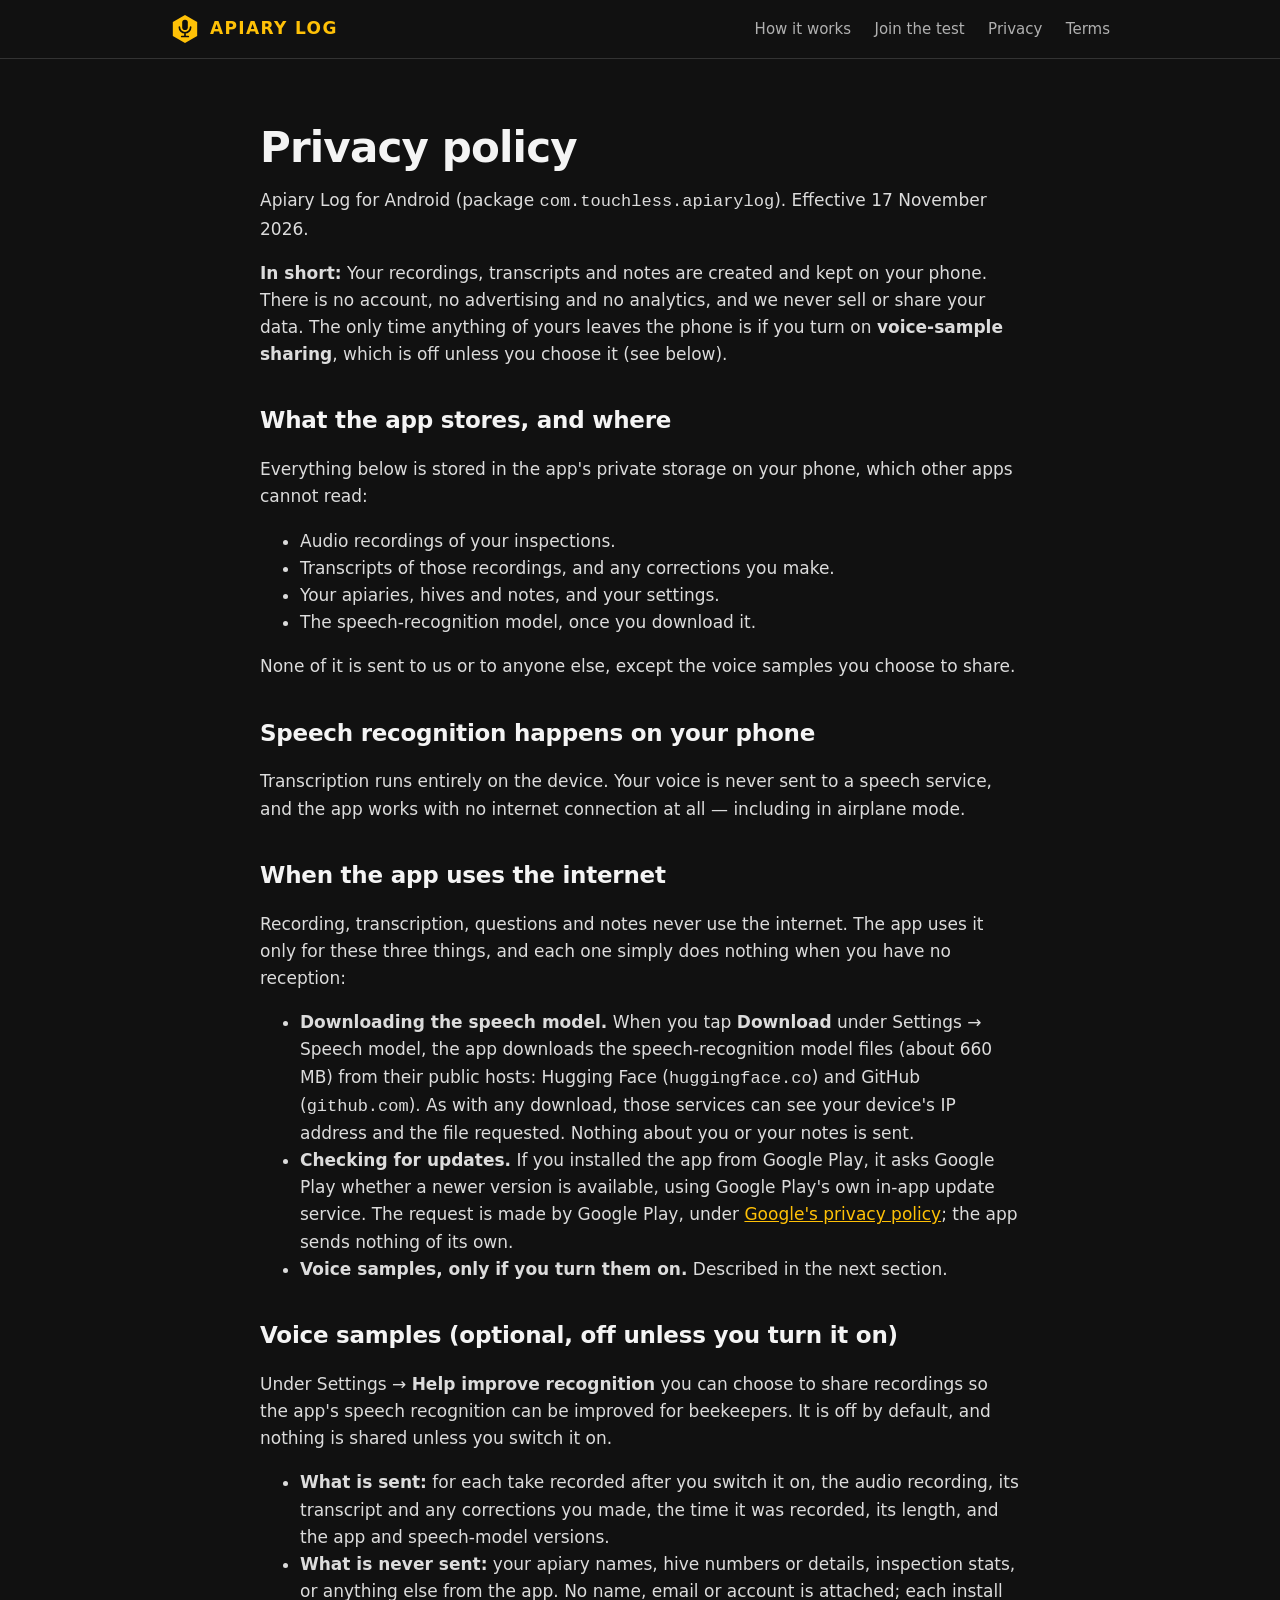
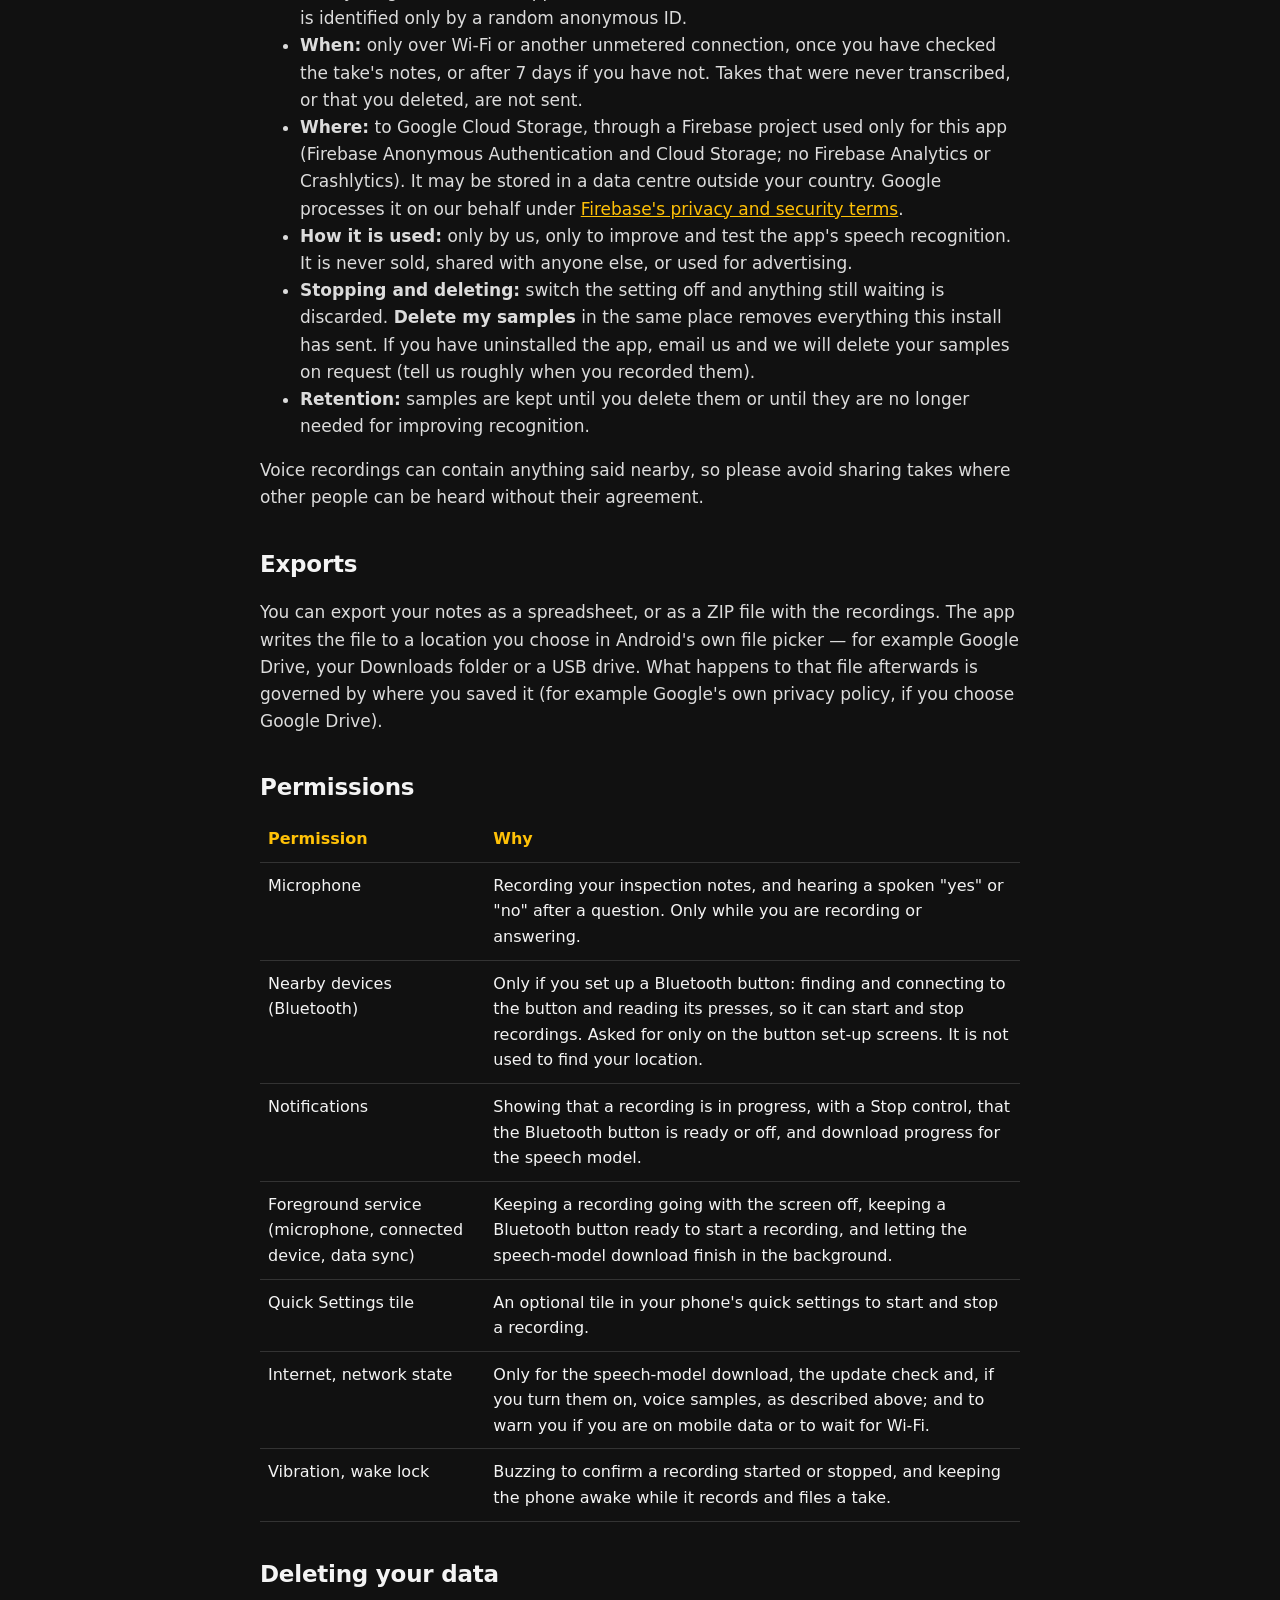
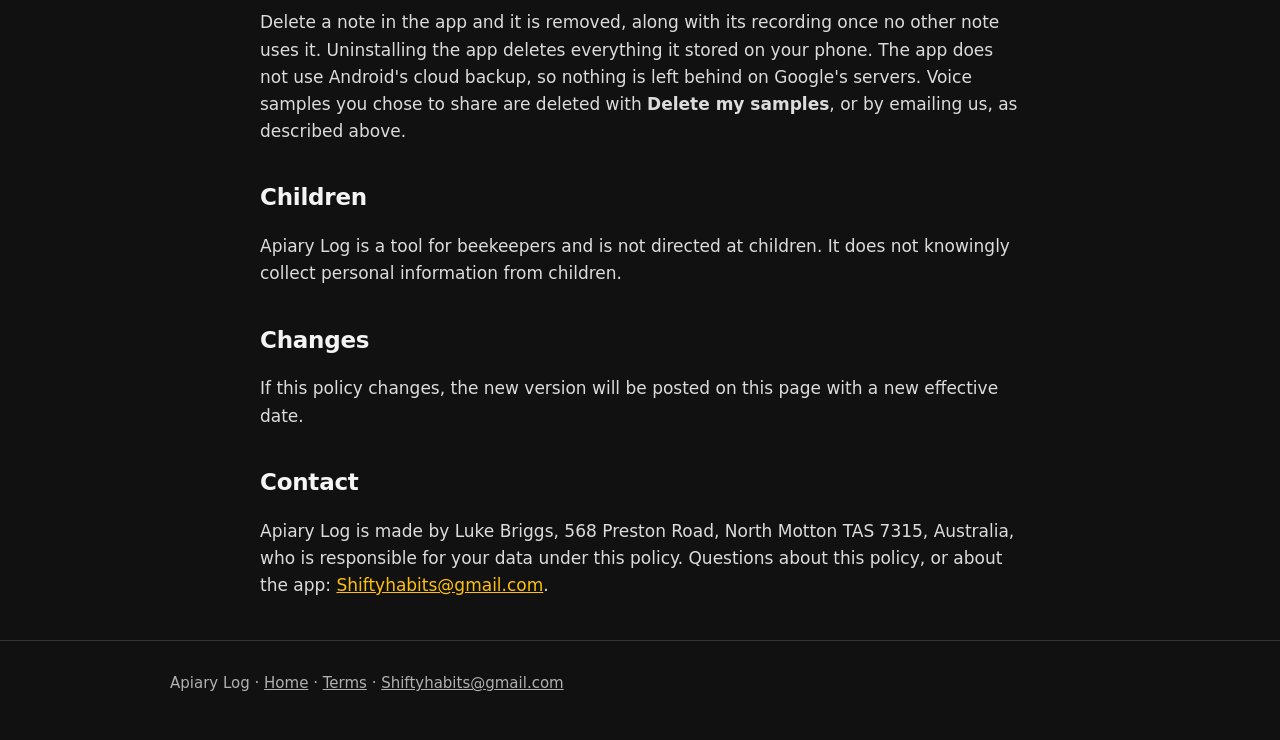
==== commit 6894283c: "Name the developer and give a postal address on the terms and privacy pages Co-Authored-By: Claude O" ====
--- a/privacy.html
+++ b/privacy.html
@@ -92,7 +92,7 @@
     <p>If this policy changes, the new version will be posted on this page with a new effective date.</p>
 
     <h2>Contact</h2>
-    <p>Questions about this policy, or about the app: <a href="mailto:Shiftyhabits@gmail.com">Shiftyhabits@gmail.com</a>.</p>
+    <p>Apiary Log is made by Luke Briggs, 568 Preston Road, North Motton TAS 7315, Australia, who is responsible for your data under this policy. Questions about this policy, or about the app: <a href="mailto:Shiftyhabits@gmail.com">Shiftyhabits@gmail.com</a>.</p>
   </main>
 
   <footer class="site">
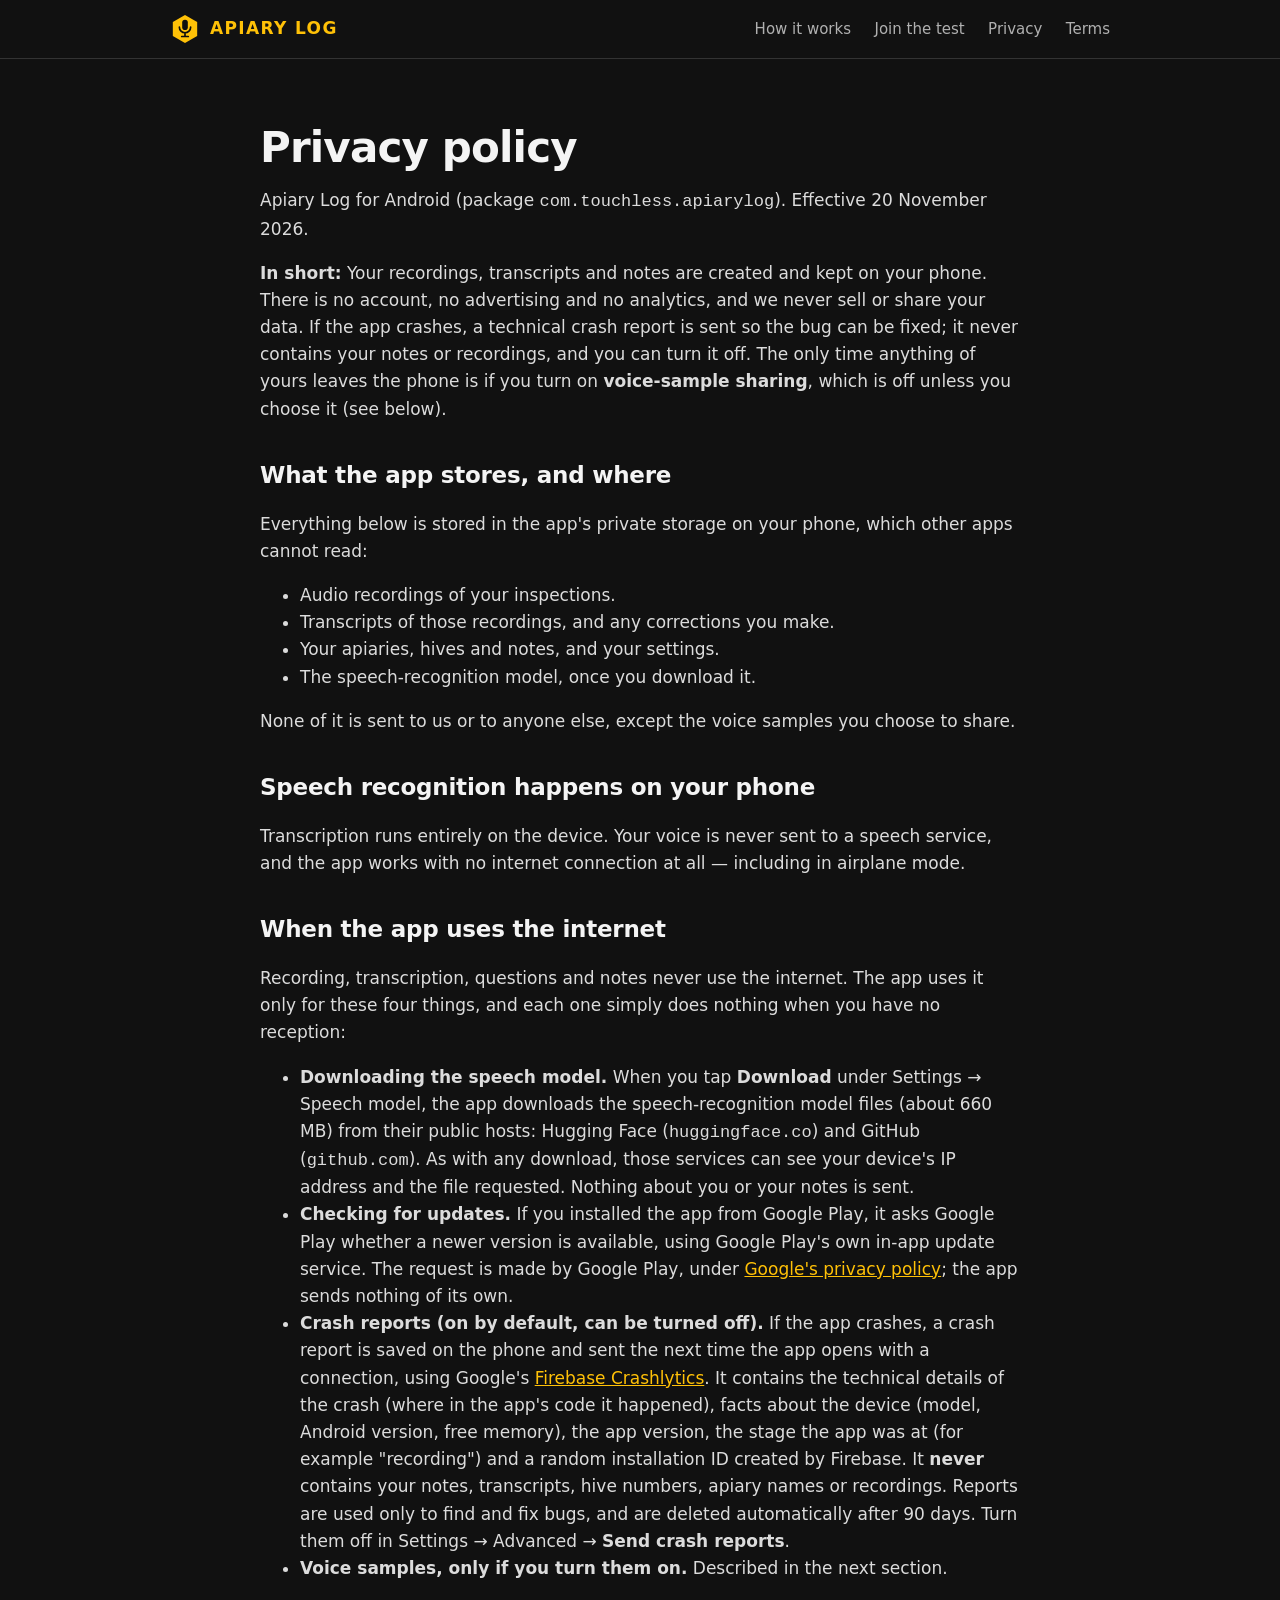
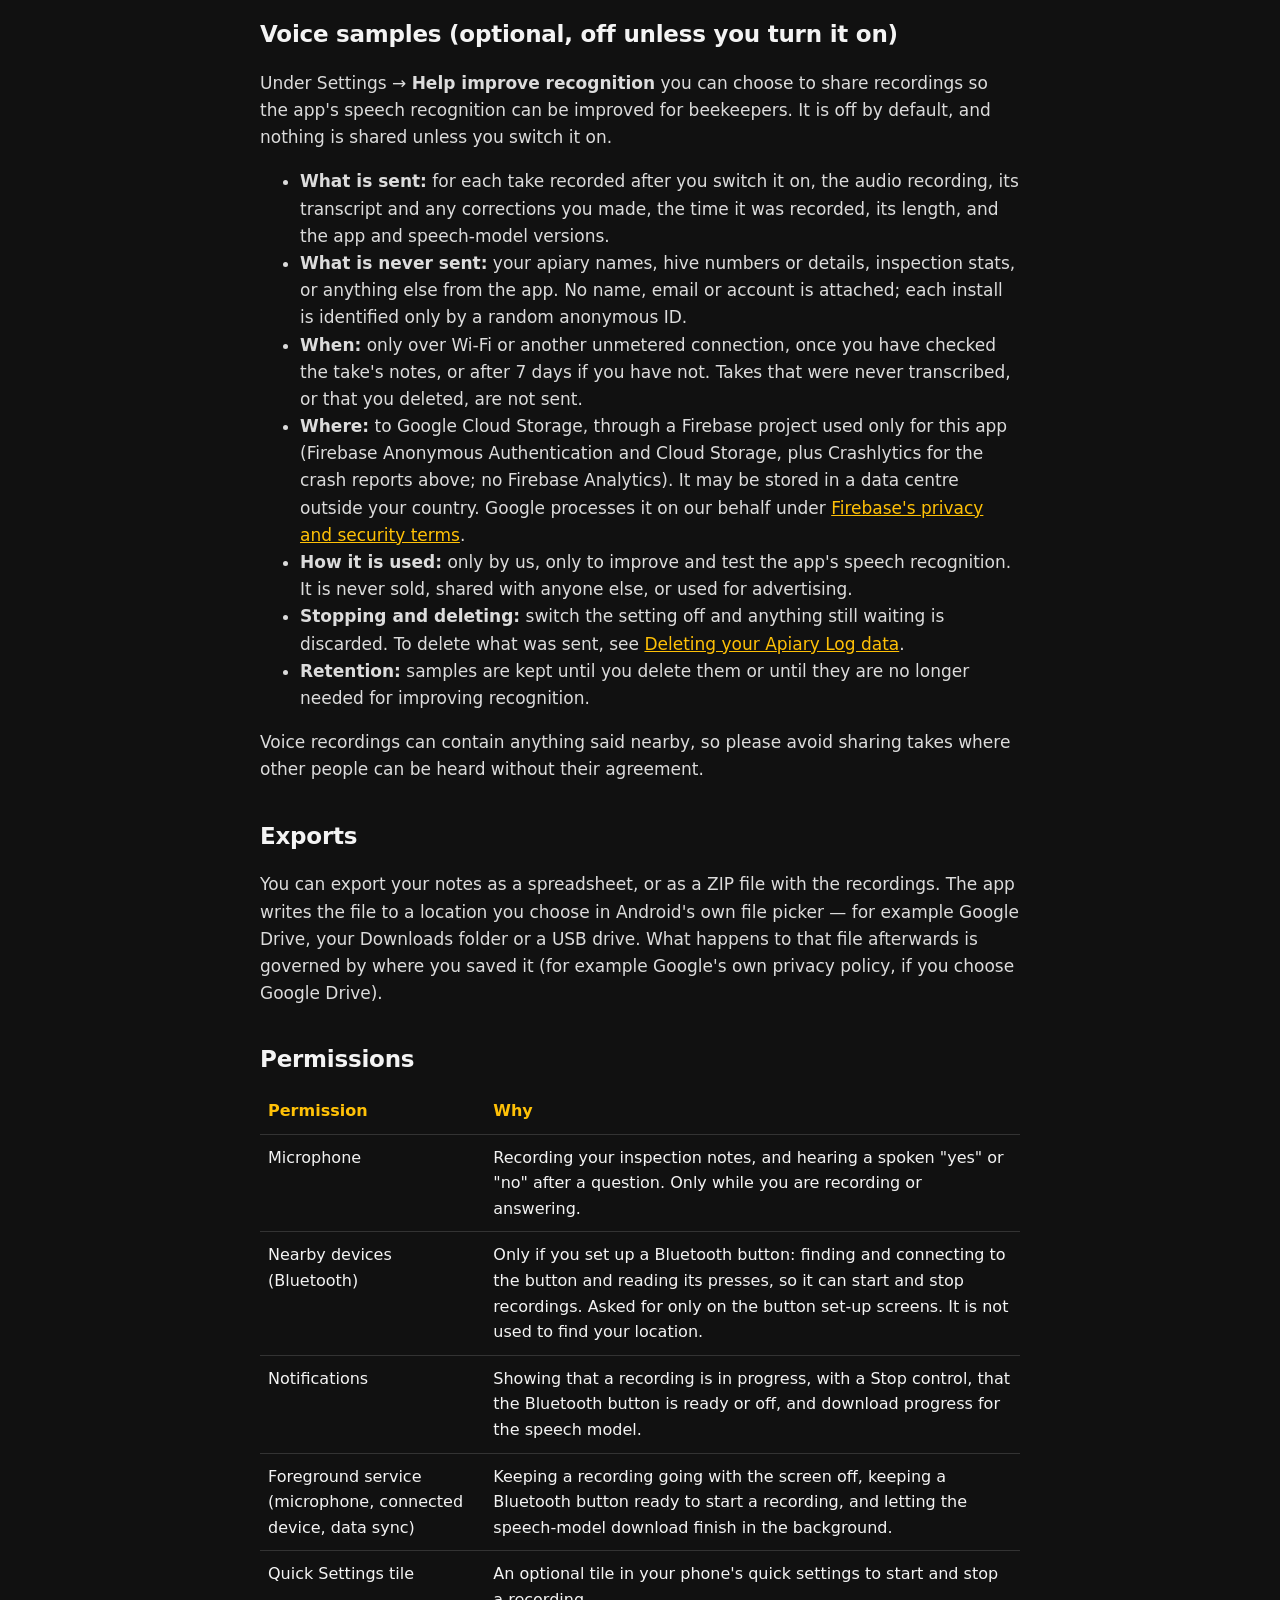
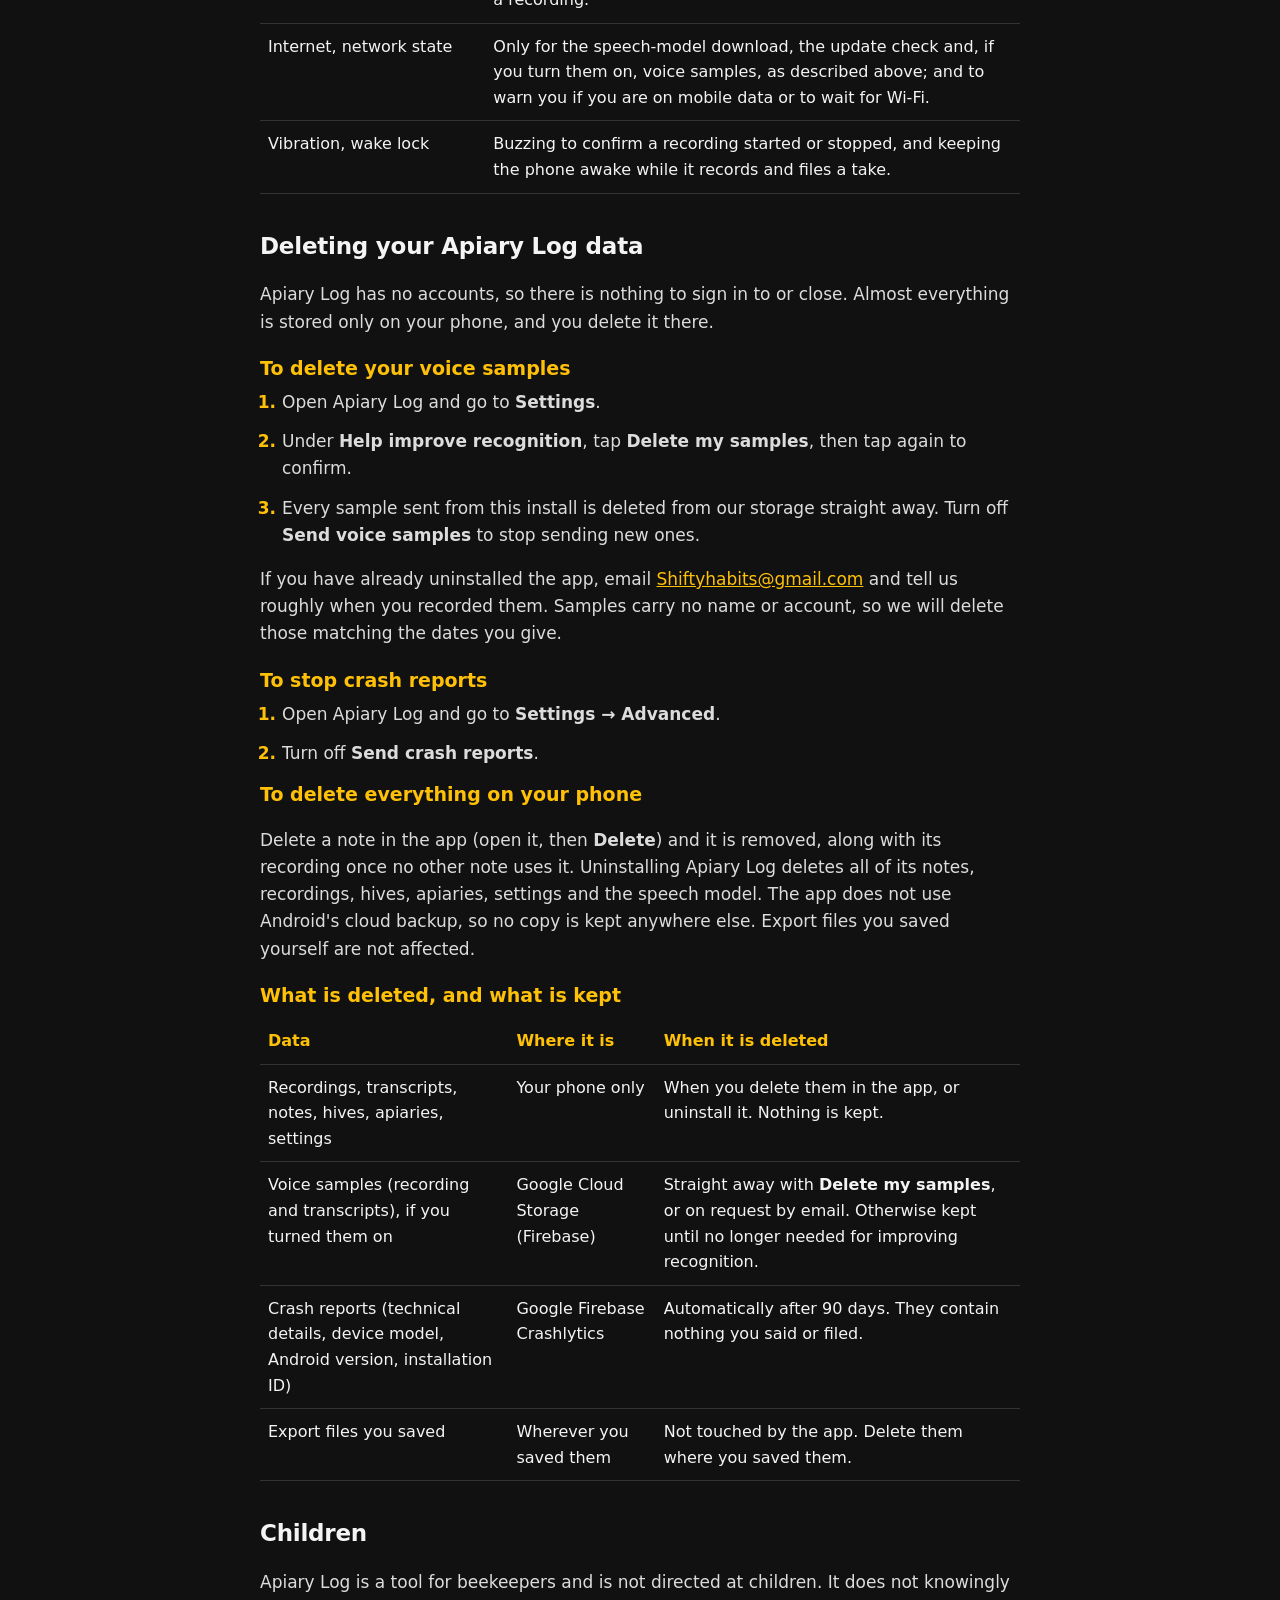
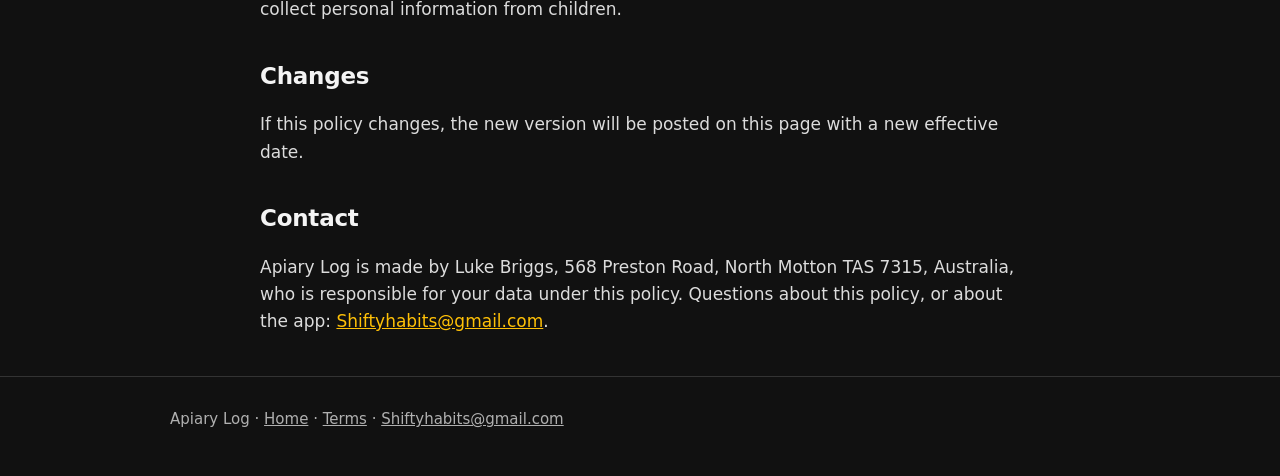
==== commit 8d54f663: "Privacy policy: crash reports and a data-deletion section Crashlytics crash reports (on by default, " ====
--- a/privacy.html
+++ b/privacy.html
@@ -27,9 +27,9 @@
 
   <main class="wrap doc">
     <h1>Privacy policy</h1>
-    <p class="muted">Apiary Log for Android (package <code>com.touchless.apiarylog</code>). Effective 17 November 2026.</p>
+    <p class="muted">Apiary Log for Android (package <code>com.touchless.apiarylog</code>). Effective 20 November 2026.</p>
 
-    <p><strong>In short:</strong> Your recordings, transcripts and notes are created and kept on your phone. There is no account, no advertising and no analytics, and we never sell or share your data. The only time anything of yours leaves the phone is if you turn on <strong>voice-sample sharing</strong>, which is off unless you choose it (see below).</p>
+    <p><strong>In short:</strong> Your recordings, transcripts and notes are created and kept on your phone. There is no account, no advertising and no analytics, and we never sell or share your data. If the app crashes, a technical crash report is sent so the bug can be fixed; it never contains your notes or recordings, and you can turn it off. The only time anything of yours leaves the phone is if you turn on <strong>voice-sample sharing</strong>, which is off unless you choose it (see below).</p>
 
     <h2>What the app stores, and where</h2>
     <p>Everything below is stored in the app's private storage on your phone, which other apps cannot read:</p>
@@ -45,10 +45,11 @@
     <p>Transcription runs entirely on the device. Your voice is never sent to a speech service, and the app works with no internet connection at all — including in airplane mode.</p>
 
     <h2>When the app uses the internet</h2>
-    <p>Recording, transcription, questions and notes never use the internet. The app uses it only for these three things, and each one simply does nothing when you have no reception:</p>
+    <p>Recording, transcription, questions and notes never use the internet. The app uses it only for these four things, and each one simply does nothing when you have no reception:</p>
     <ul>
       <li><strong>Downloading the speech model.</strong> When you tap <strong>Download</strong> under Settings → Speech model, the app downloads the speech-recognition model files (about 660 MB) from their public hosts: Hugging Face (<code>huggingface.co</code>) and GitHub (<code>github.com</code>). As with any download, those services can see your device's IP address and the file requested. Nothing about you or your notes is sent.</li>
       <li><strong>Checking for updates.</strong> If you installed the app from Google Play, it asks Google Play whether a newer version is available, using Google Play's own in-app update service. The request is made by Google Play, under <a href="https://policies.google.com/privacy">Google's privacy policy</a>; the app sends nothing of its own.</li>
+      <li><strong>Crash reports (on by default, can be turned off).</strong> If the app crashes, a crash report is saved on the phone and sent the next time the app opens with a connection, using Google's <a href="https://firebase.google.com/support/privacy">Firebase Crashlytics</a>. It contains the technical details of the crash (where in the app's code it happened), facts about the device (model, Android version, free memory), the app version, the stage the app was at (for example "recording") and a random installation ID created by Firebase. It <strong>never</strong> contains your notes, transcripts, hive numbers, apiary names or recordings. Reports are used only to find and fix bugs, and are deleted automatically after 90 days. Turn them off in Settings → Advanced → <strong>Send crash reports</strong>.</li>
       <li><strong>Voice samples, only if you turn them on.</strong> Described in the next section.</li>
     </ul>
 
@@ -58,9 +59,9 @@
       <li><strong>What is sent:</strong> for each take recorded after you switch it on, the audio recording, its transcript and any corrections you made, the time it was recorded, its length, and the app and speech-model versions.</li>
       <li><strong>What is never sent:</strong> your apiary names, hive numbers or details, inspection stats, or anything else from the app. No name, email or account is attached; each install is identified only by a random anonymous ID.</li>
       <li><strong>When:</strong> only over Wi-Fi or another unmetered connection, once you have checked the take's notes, or after 7 days if you have not. Takes that were never transcribed, or that you deleted, are not sent.</li>
-      <li><strong>Where:</strong> to Google Cloud Storage, through a Firebase project used only for this app (Firebase Anonymous Authentication and Cloud Storage; no Firebase Analytics or Crashlytics). It may be stored in a data centre outside your country. Google processes it on our behalf under <a href="https://firebase.google.com/support/privacy">Firebase's privacy and security terms</a>.</li>
+      <li><strong>Where:</strong> to Google Cloud Storage, through a Firebase project used only for this app (Firebase Anonymous Authentication and Cloud Storage, plus Crashlytics for the crash reports above; no Firebase Analytics). It may be stored in a data centre outside your country. Google processes it on our behalf under <a href="https://firebase.google.com/support/privacy">Firebase's privacy and security terms</a>.</li>
       <li><strong>How it is used:</strong> only by us, only to improve and test the app's speech recognition. It is never sold, shared with anyone else, or used for advertising.</li>
-      <li><strong>Stopping and deleting:</strong> switch the setting off and anything still waiting is discarded. <strong>Delete my samples</strong> in the same place removes everything this install has sent. If you have uninstalled the app, email us and we will delete your samples on request (tell us roughly when you recorded them).</li>
+      <li><strong>Stopping and deleting:</strong> switch the setting off and anything still waiting is discarded. To delete what was sent, see <a href="#delete">Deleting your Apiary Log data</a>.</li>
       <li><strong>Retention:</strong> samples are kept until you delete them or until they are no longer needed for improving recognition.</li>
     </ul>
     <p>Voice recordings can contain anything said nearby, so please avoid sharing takes where other people can be heard without their agreement.</p>
@@ -82,8 +83,36 @@
       </tbody>
     </table>
 
-    <h2>Deleting your data</h2>
-    <p>Delete a note in the app and it is removed, along with its recording once no other note uses it. Uninstalling the app deletes everything it stored on your phone. The app does not use Android's cloud backup, so nothing is left behind on Google's servers. Voice samples you chose to share are deleted with <strong>Delete my samples</strong>, or by emailing us, as described above.</p>
+    <h2 id="delete">Deleting your Apiary Log data</h2>
+    <p>Apiary Log has no accounts, so there is nothing to sign in to or close. Almost everything is stored only on your phone, and you delete it there.</p>
+
+    <h3>To delete your voice samples</h3>
+    <ol class="steps">
+      <li>Open Apiary Log and go to <strong>Settings</strong>.</li>
+      <li>Under <strong>Help improve recognition</strong>, tap <strong>Delete my samples</strong>, then tap again to confirm.</li>
+      <li>Every sample sent from this install is deleted from our storage straight away. Turn off <strong>Send voice samples</strong> to stop sending new ones.</li>
+    </ol>
+    <p>If you have already uninstalled the app, email <a href="mailto:Shiftyhabits@gmail.com?subject=Apiary%20Log%20sample%20deletion">Shiftyhabits@gmail.com</a> and tell us roughly when you recorded them. Samples carry no name or account, so we will delete those matching the dates you give.</p>
+
+    <h3>To stop crash reports</h3>
+    <ol class="steps">
+      <li>Open Apiary Log and go to <strong>Settings → Advanced</strong>.</li>
+      <li>Turn off <strong>Send crash reports</strong>.</li>
+    </ol>
+
+    <h3>To delete everything on your phone</h3>
+    <p>Delete a note in the app (open it, then <strong>Delete</strong>) and it is removed, along with its recording once no other note uses it. Uninstalling Apiary Log deletes all of its notes, recordings, hives, apiaries, settings and the speech model. The app does not use Android's cloud backup, so no copy is kept anywhere else. Export files you saved yourself are not affected.</p>
+
+    <h3>What is deleted, and what is kept</h3>
+    <table>
+      <thead><tr><th>Data</th><th>Where it is</th><th>When it is deleted</th></tr></thead>
+      <tbody>
+        <tr><td>Recordings, transcripts, notes, hives, apiaries, settings</td><td>Your phone only</td><td>When you delete them in the app, or uninstall it. Nothing is kept.</td></tr>
+        <tr><td>Voice samples (recording and transcripts), if you turned them on</td><td>Google Cloud Storage (Firebase)</td><td>Straight away with <strong>Delete my samples</strong>, or on request by email. Otherwise kept until no longer needed for improving recognition.</td></tr>
+        <tr><td>Crash reports (technical details, device model, Android version, installation ID)</td><td>Google Firebase Crashlytics</td><td>Automatically after 90 days. They contain nothing you said or filed.</td></tr>
+        <tr><td>Export files you saved</td><td>Wherever you saved them</td><td>Not touched by the app. Delete them where you saved them.</td></tr>
+      </tbody>
+    </table>
 
     <h2>Children</h2>
     <p>Apiary Log is a tool for beekeepers and is not directed at children. It does not knowingly collect personal information from children.</p>
